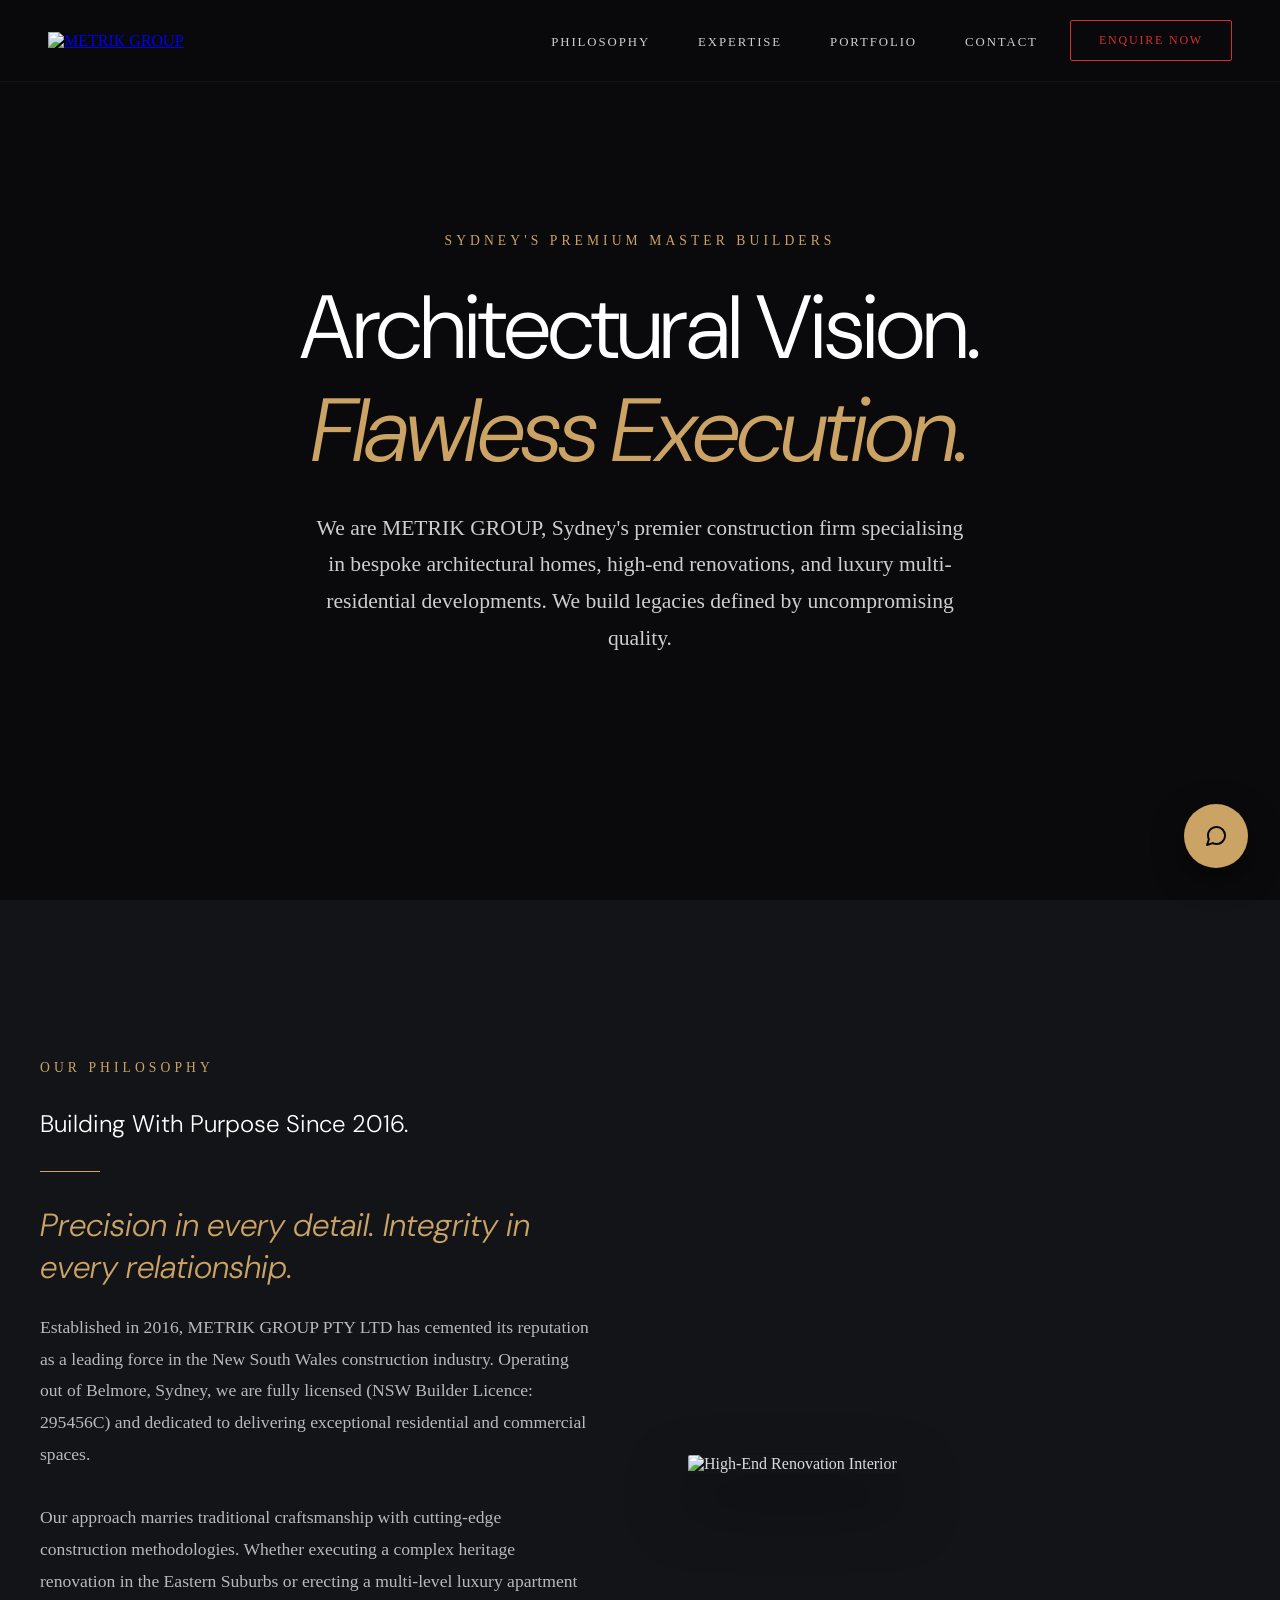
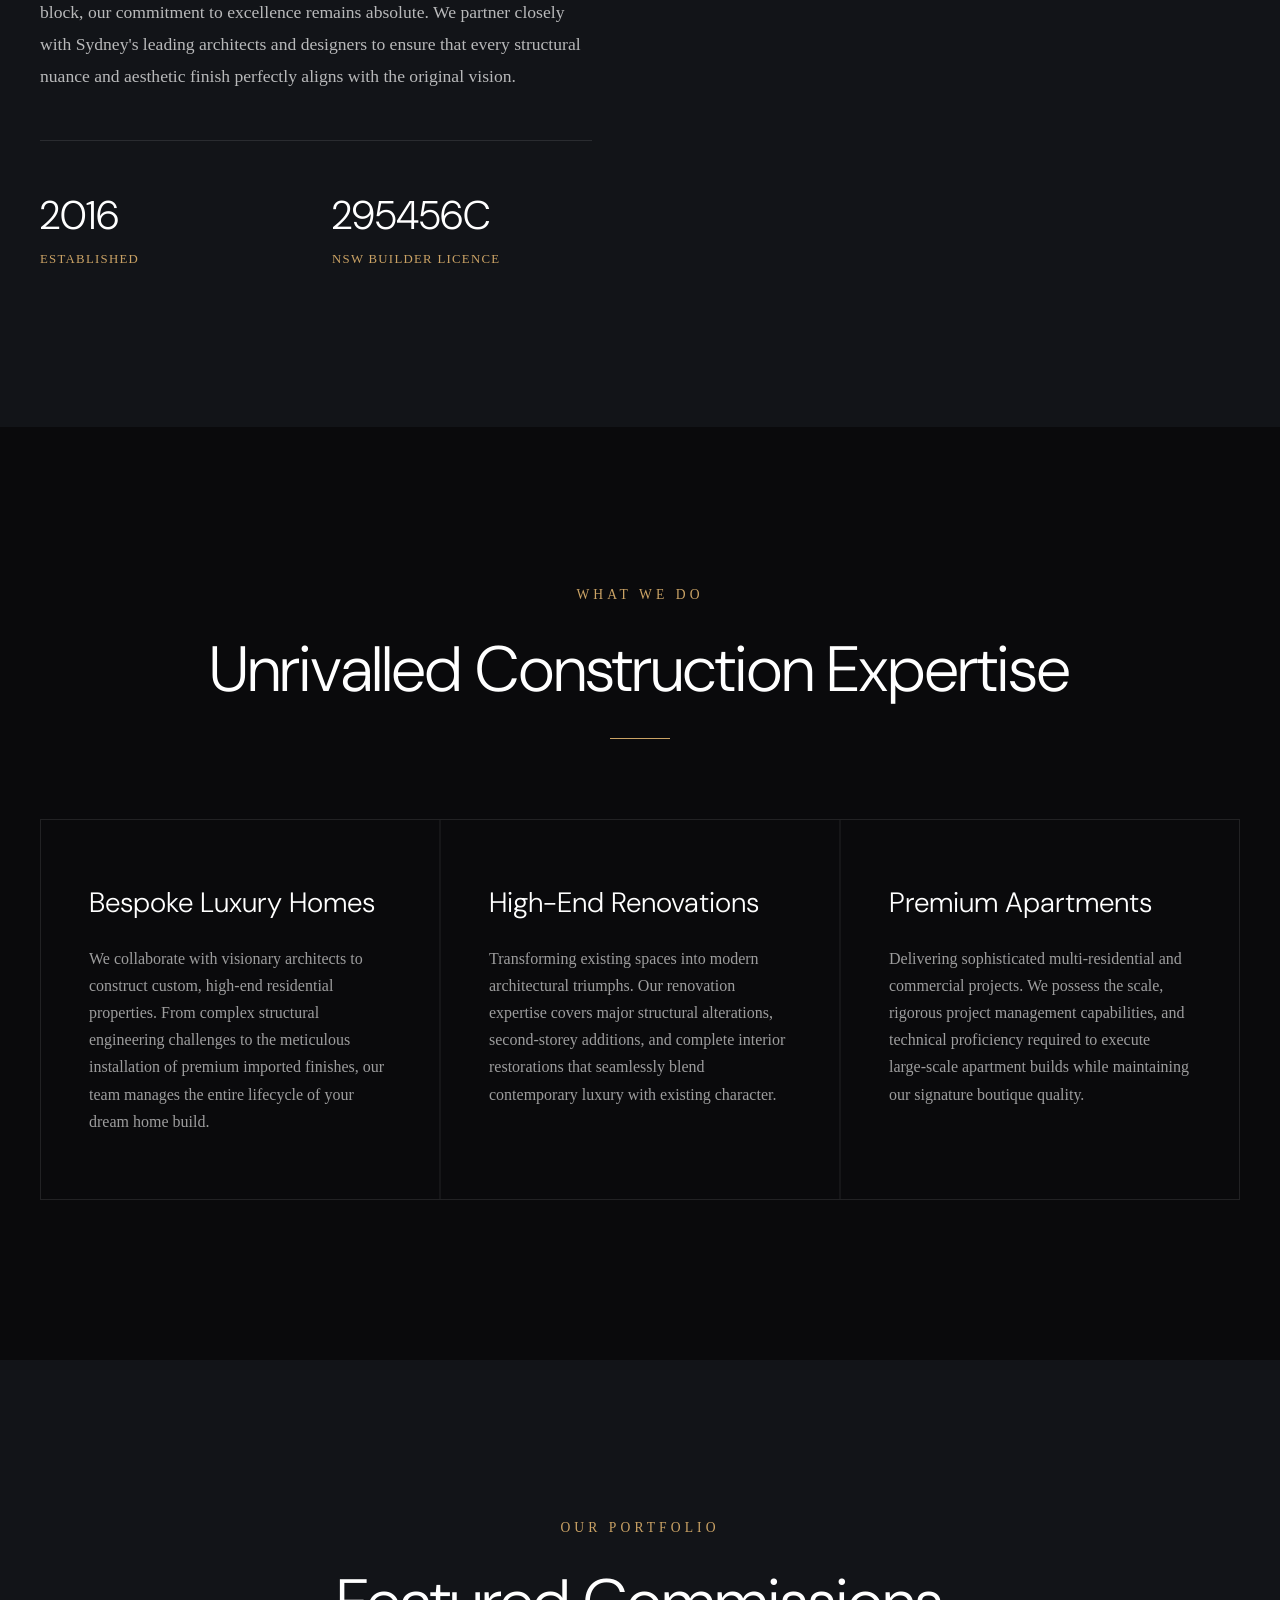
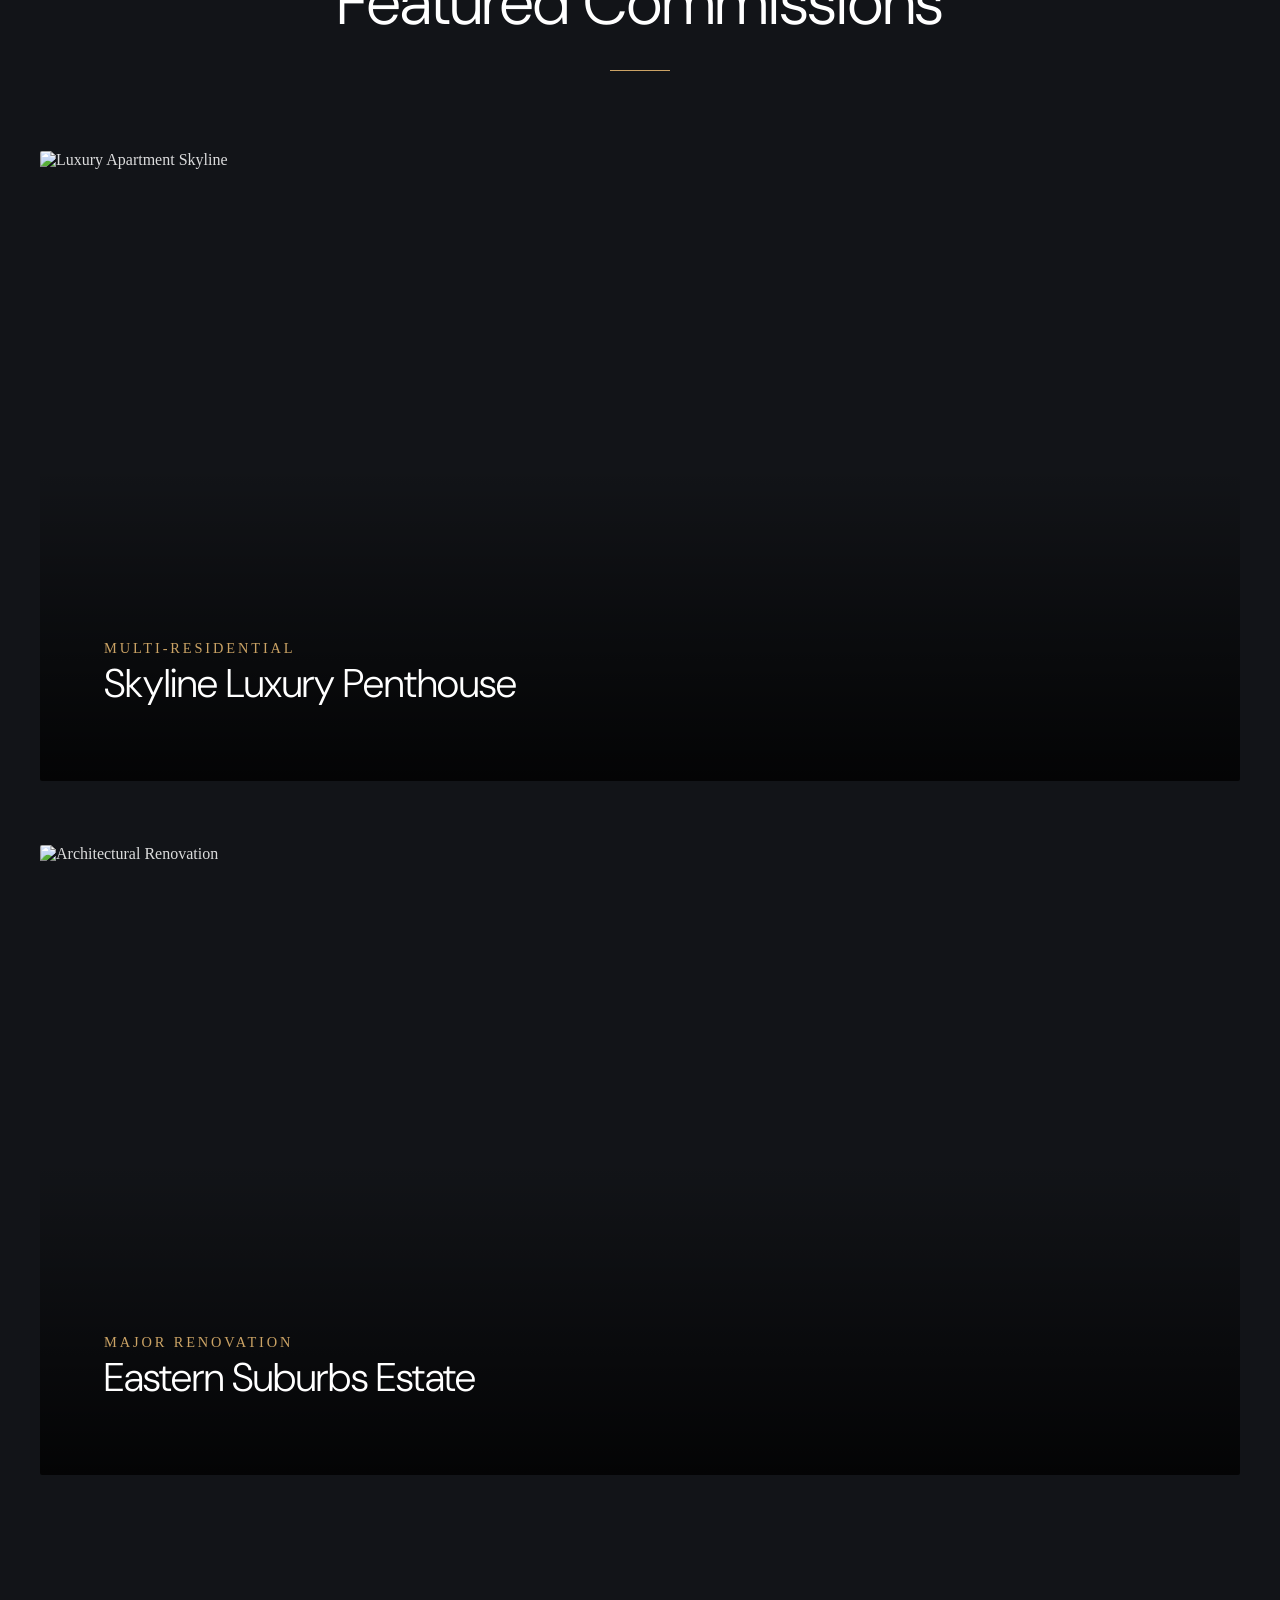
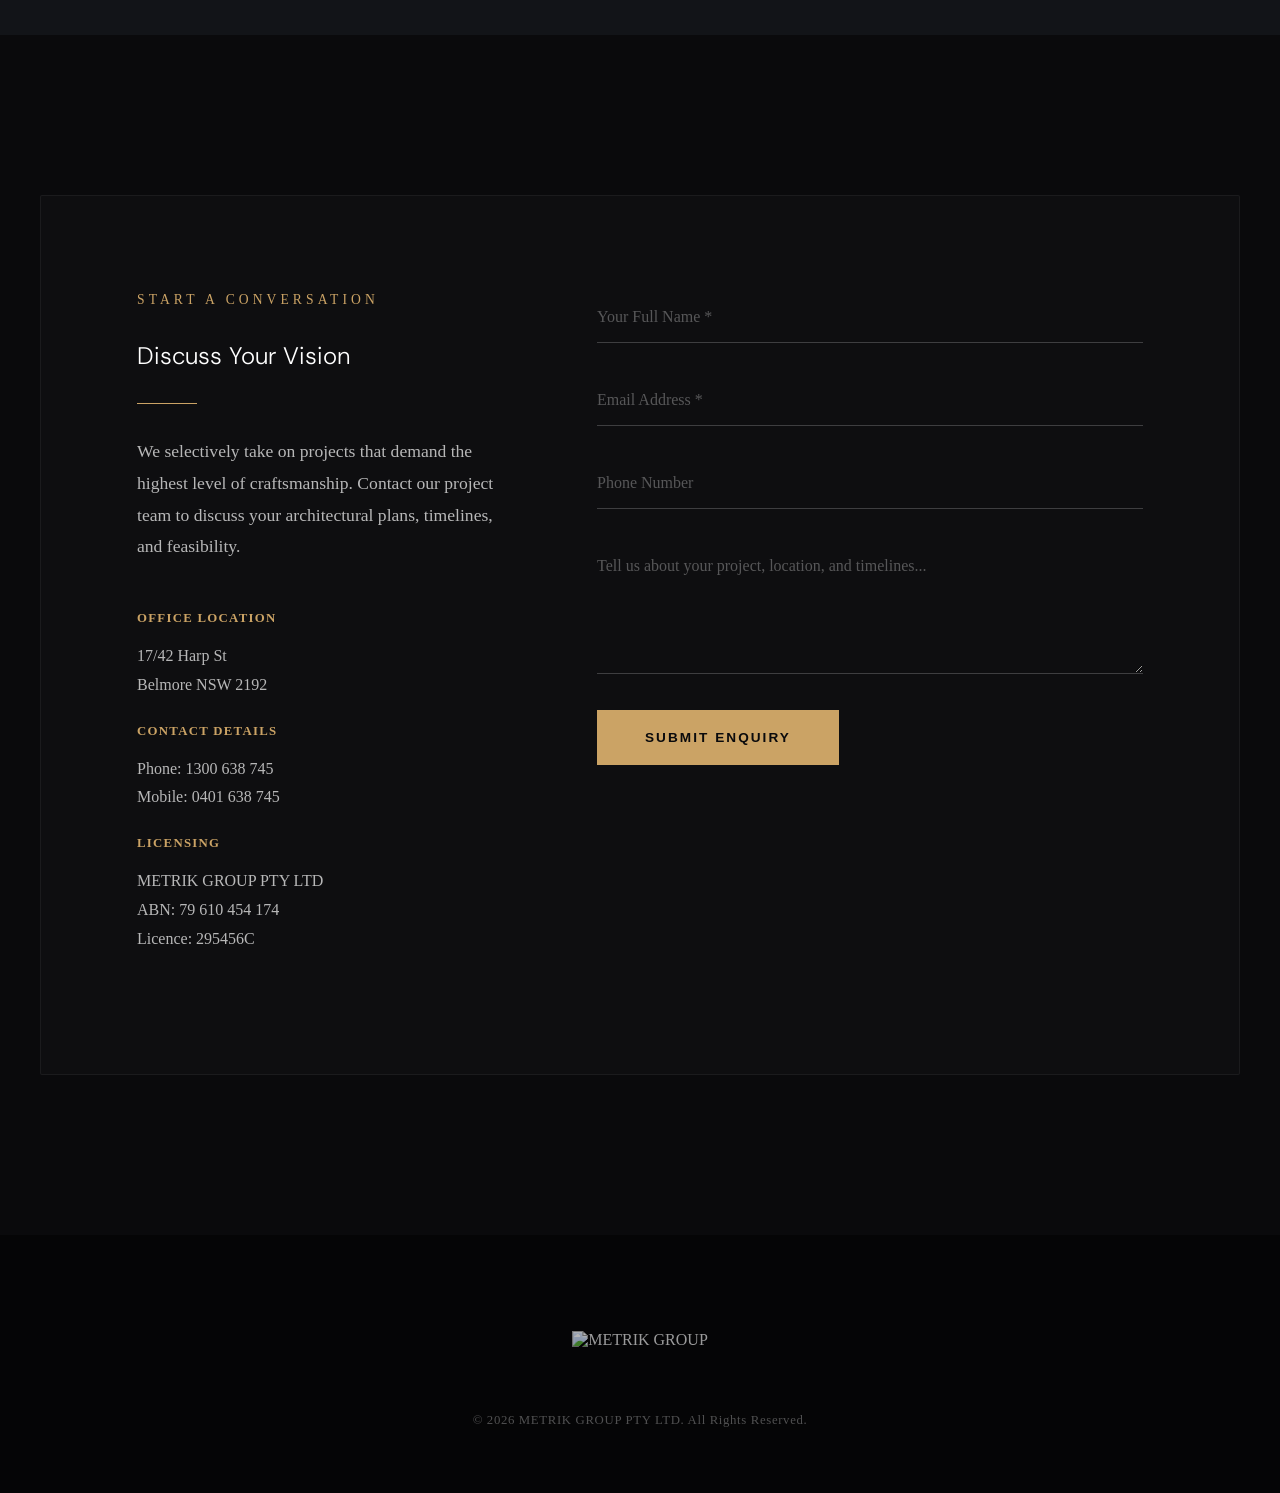
==== public/index.html @ 3e3c2fcf "initial commit" ====
<!DOCTYPE html>
<html lang="en">
<head>
    <meta charset="UTF-8">
    <meta name="viewport" content="width=device-width, initial-scale=1.0, interactive-widget=resizes-content">
    <meta name="description" content="METRIK GROUP is a premier construction company in Sydney, delivering high-end residential and commercial building projects.">
    <title>METRIK GROUP | Premium Builders Sydney</title>

    <link rel="icon" type="image/png" href="/images/metrik_group_logo.png">

    <!-- Google Fonts: DM Sans & Inter -->
    <link rel="preconnect" href="https://fonts.googleapis.com">
    <link rel="preconnect" href="https://fonts.gstatic.com" crossorigin>
    <link href="https://fonts.googleapis.com/css2?family=DM+Sans:ital,opsz,wght@0,9..40,100..1000;1,9..40,100..1000&family=Inter:wght@300;400;500;600&display=swap" rel="stylesheet">

    <!-- Stylesheets -->
    <link rel="stylesheet" href="/css/styles.css">
    <link rel="stylesheet" href="/css/mobile.css">
    <link rel="stylesheet" href="/api/client-theme.css">

    <style>
        :root {
            --mg-dark: #0a0a0c;
            --mg-light: #F9F9F9;
            --mg-gold: #CBA365;
            --mg-gold-hover: #E0C392;
        }

        html {
            scroll-behavior: smooth;
        }

        body {
            background-color: var(--mg-dark);
            color: rgba(255, 255, 255, 0.85);
            font-family: var(--font-body);
            margin: 0;
            overflow-x: hidden;
            -webkit-font-smoothing: antialiased;
            -moz-osx-font-smoothing: grayscale;
        }

        h1, h2, h3, h4 {
            font-family: 'DM Sans', sans-serif;
            color: #ffffff;
            margin: 0;
            font-weight: 300;
        }

        p {
            font-size: 1.1rem;
            line-height: 1.8;
            color: rgba(255, 255, 255, 0.7);
            font-weight: 300;
        }

        /* ── Glassmorphism Header ── */
        .mg-header {
            position: fixed;
            top: 0; left: 0; right: 0;
            z-index: 1000;
            background: rgba(10, 10, 12, 0.75);
            backdrop-filter: blur(20px);
            -webkit-backdrop-filter: blur(20px);
            border-bottom: 1px solid rgba(255, 255, 255, 0.05);
            padding: 1.25rem 0;
            transition: all 0.4s ease;
        }
        .mg-nav-container {
            max-width: 1400px;
            margin: 0 auto;
            padding: 0 3rem;
            display: flex;
            justify-content: space-between;
            align-items: center;
            gap: 2rem;
        }
        .mg-logo {
            margin-right: auto;
        }
        .mg-logo img {
            height: 38px;
            width: auto;
            /* Logo filter removed to show its natural colors */
        }
        .mg-nav-links {
            display: flex;
            gap: 3rem;
            list-style: none;
            margin: 0; padding: 0;
        }
        .mg-nav-links a {
            color: rgba(255,255,255,0.8);
            text-decoration: none;
            font-size: 0.8rem;
            letter-spacing: 0.15em;
            text-transform: uppercase;
            transition: color 0.3s ease;
        }
        .mg-nav-links a:hover {
            color: var(--mg-gold);
        }
        .mg-nav-cta {
            display: inline-block;
            padding: 0.75rem 1.75rem;
            border: 1px solid #D32F2F; /* Red Accent */
            color: #D32F2F;
            text-transform: uppercase;
            font-size: 0.75rem;
            letter-spacing: 0.15em;
            text-decoration: none;
            border-radius: 2px;
            transition: all 0.3s ease;
            white-space: nowrap;
        }
        .mg-nav-cta:hover {
            background: #D32F2F;
            color: #fff;
        }

        /* ── Parallax Hero ── */
        .mg-hero {
            position: relative;
            min-height: 100vh;
            display: flex;
            align-items: center;
            justify-content: center;
            overflow: hidden;
            padding: 0 2rem;
        }
        @supports (animation-timeline: scroll()) {
            .mg-hero-bg {
                animation: parallax-bg linear;
                animation-timeline: scroll();
                animation-range: 0vh 100vh;
            }
            @keyframes parallax-bg {
                to { transform: translateY(20%); }
            }
        }
        .mg-hero-bg {
            position: absolute;
            inset: -10%;
            z-index: 1;
            background-image: url('/images/hero_luxury_home.png');
            background-size: cover;
            background-position: center;
            /* Lighter overlay for better image visibility */
            box-shadow: inset 0 0 0 2000px rgba(10, 10, 12, 0.35);
        }
        .mg-hero-content {
            position: relative;
            z-index: 2;
            text-align: center;
            max-width: 900px;
            margin-top: 5vh;
        }
        .mg-eyebrow {
            display: block;
            color: var(--mg-gold);
            font-size: 0.85rem;
            letter-spacing: 0.3em;
            text-transform: uppercase;
            margin-bottom: 2rem;
            font-weight: 400;
        }
        .mg-hero h1 {
            font-size: clamp(3rem, 7vw, 6rem);
            line-height: 1.05;
            letter-spacing: -0.02em;
            margin-bottom: 2rem;
            text-wrap: balance;
        }
        .mg-hero h1 em {
            font-style: italic;
            color: var(--mg-gold);
            display: block;
            margin-top: 0.1em;
            font-weight: 300;
        }
        .mg-hero p {
            font-size: clamp(1.1rem, 2vw, 1.35rem);
            color: rgba(255,255,255,0.8);
            line-height: 1.7;
            max-width: 650px;
            margin: 0 auto 3.5rem;
            font-weight: 300;
        }

        /* ── Core Section Styles ── */
        .mg-section {
            padding: 10rem 2rem;
            position: relative;
        }
        .mg-section-light {
            background-color: #121418;
        }
        .mg-container {
            max-width: 1200px;
            margin: 0 auto;
        }
        .mg-section-header {
            margin-bottom: 5rem;
        }
        .mg-section-header.text-center {
            text-align: center;
        }
        .mg-section-header h2 {
            font-size: clamp(2.5rem, 5vw, 4rem);
            margin-bottom: 1.5rem;
            line-height: 1.1;
        }
        .mg-gold-line {
            display: block;
            width: 60px;
            height: 1px;
            background: var(--mg-gold);
            margin: 2rem 0;
        }
        .text-center .mg-gold-line {
            margin: 2rem auto;
        }

        /* ── About / Philosophy ── */
        .mg-about-grid {
            display: grid;
            grid-template-columns: 1fr 1fr;
            gap: 6rem;
            align-items: center;
        }
        .mg-about-text h3 {
            font-size: 2rem;
            margin-bottom: 1.5rem;
            color: var(--mg-gold);
            font-style: italic;
        }
        .mg-about-text p {
            margin-bottom: 2rem;
        }
        .mg-about-stats {
            display: grid;
            grid-template-columns: 1fr 1fr;
            gap: 2rem;
            margin-top: 3rem;
            padding-top: 3rem;
            border-top: 1px solid rgba(255,255,255,0.1);
        }
        .mg-stat h4 {
            font-size: 2.5rem;
            color: #fff;
            margin-bottom: 0.5rem;
        }
        .mg-stat span {
            color: var(--mg-gold);
            font-size: 0.8rem;
            text-transform: uppercase;
            letter-spacing: 0.1em;
        }
        .mg-about-image {
            position: relative;
        }
        .mg-about-image img {
            width: 100%;
            height: auto;
            border-radius: 2px;
            box-shadow: 0 30px 60px rgba(0,0,0,0.5);
        }
        /* Offset box decoration */
        .mg-about-image::before {
            content: '';
            position: absolute;
            top: -20px; right: -20px;
            bottom: 20px; left: 20px;
            border: 1px solid var(--mg-gold);
            z-index: -1;
            opacity: 0.3;
        }

        /* ── Services ── */
        .mg-services-grid {
            display: grid;
            grid-template-columns: repeat(3, 1fr);
            gap: 2px;
            background: rgba(255,255,255,0.05);
            border: 1px solid rgba(255,255,255,0.05);
        }
        .mg-service-card {
            background: var(--mg-dark);
            padding: 4rem 3rem;
            transition: all 0.4s ease;
        }
        .mg-service-card:hover {
            background: #121418;
            transform: translateY(-5px);
            box-shadow: 0 20px 40px rgba(0,0,0,0.4);
        }
        .mg-service-card h3 {
            font-size: 1.75rem;
            margin-bottom: 1.5rem;
            color: #fff;
        }
        .mg-service-card p {
            font-size: 1rem;
            line-height: 1.7;
            margin: 0;
            color: rgba(255,255,255,0.6);
        }

        /* ── Projects (Large Imagery) ── */
        .mg-project-grid {
            display: grid;
            grid-template-columns: 1fr;
            gap: 4rem;
        }
        .mg-project-item {
            position: relative;
            height: 70vh;
            min-height: 500px;
            overflow: hidden;
            border-radius: 2px;
        }
        .mg-project-item img {
            width: 100%;
            height: 100%;
            object-fit: cover;
            transition: transform 1s ease;
        }
        .mg-project-item:hover img {
            transform: scale(1.05);
        }
        .mg-project-overlay {
            position: absolute;
            inset: 0;
            background: linear-gradient(to top, rgba(0,0,0,0.8) 0%, transparent 50%);
            display: flex;
            flex-direction: column;
            justify-content: flex-end;
            padding: 4rem;
        }
        .mg-project-overlay h3 {
            font-size: 2.5rem;
            margin-bottom: 0.5rem;
        }
        .mg-project-overlay span {
            color: var(--mg-gold);
            font-size: 0.9rem;
            letter-spacing: 0.2em;
            text-transform: uppercase;
        }

        /* ── Premium Contact Form ── */
        .mg-contact-wrap {
            display: grid;
            grid-template-columns: 1fr 1.5fr;
            gap: 6rem;
            background: rgba(255,255,255,0.02);
            border: 1px solid rgba(255,255,255,0.05);
            padding: 6rem;
            border-radius: 2px;
        }
        .mg-contact-info h3 {
            font-size: 2rem;
            margin-bottom: 2rem;
        }
        .mg-contact-details p {
            margin-bottom: 1.5rem;
            font-size: 1rem;
            color: rgba(255,255,255,0.7);
        }
        .mg-contact-details strong {
            display: block;
            color: var(--mg-gold);
            font-size: 0.8rem;
            letter-spacing: 0.1em;
            text-transform: uppercase;
            margin-bottom: 0.25rem;
        }
        
        .mg-form-group {
            margin-bottom: 2rem;
        }
        .mg-form-control {
            width: 100%;
            padding: 1rem 0;
            background: transparent;
            border: none;
            border-bottom: 1px solid rgba(255,255,255,0.2);
            color: #fff;
            font-family: var(--font-body);
            font-size: 1rem;
            transition: all 0.3s ease;
        }
        .mg-form-control:focus {
            outline: none;
            border-bottom-color: var(--mg-gold);
        }
        .mg-form-control::placeholder {
            color: rgba(255,255,255,0.3);
        }
        textarea.mg-form-control {
            min-height: 100px;
            resize: vertical;
        }
        .mg-submit {
            display: inline-block;
            background: var(--mg-gold);
            color: var(--mg-dark);
            border: none;
            padding: 1.25rem 3rem;
            font-size: 0.85rem;
            font-weight: 600;
            letter-spacing: 0.15em;
            text-transform: uppercase;
            cursor: pointer;
            transition: background 0.3s ease;
        }
        .mg-submit:hover {
            background: #fff;
        }

        /* ── Footer ── */
        .mg-footer {
            background: #050506;
            padding: 6rem 2rem 3rem;
            text-align: center;
        }
        .mg-footer img {
            height: 40px;
            opacity: 0.7;
            margin-bottom: 3rem;
            /* Filter removed to retain logo color */
        }
        .mg-footer p {
            color: rgba(255,255,255,0.3);
            font-size: 0.8rem;
            letter-spacing: 0.05em;
        }

        /* ── AI CHAT WIDGET ── */
        .ai-chat-widget {
            position: fixed;
            bottom: 2rem;
            right: 2rem;
            z-index: 9999;
            font-family: var(--font-body);
        }

        .chat-toggle {
            width: 64px;
            height: 64px;
            border-radius: 50%;
            background: var(--mg-gold);
            border: none;
            box-shadow: 0 10px 30px rgba(0,0,0,0.5);
            cursor: pointer;
            display: flex;
            align-items: center;
            justify-content: center;
            transition: all 0.3s cubic-bezier(0.4, 0, 0.2, 1);
        }
        .chat-toggle:hover {
            transform: scale(1.05);
            background: #fff;
        }
        .chat-toggle svg {
            stroke: var(--mg-dark);
        }

        .chat-window {
            position: absolute;
            bottom: 90px;
            right: 0;
            width: 420px;
            height: 680px;
            max-height: calc(100vh - 120px);
            background: #121418;
            border-radius: 12px;
            box-shadow: 0 30px 80px rgba(0,0,0,0.8);
            display: flex;
            flex-direction: column;
            overflow: hidden;
            transform-origin: bottom right;
            transition: all 0.35s cubic-bezier(0.4, 0, 0.2, 1);
            opacity: 1;
            transform: scale(1);
            border: 1px solid rgba(255,255,255,0.05);
        }

        .chat-window.hidden {
            opacity: 0;
            transform: scale(0.92) translateY(24px);
            pointer-events: none;
        }

        .chat-header {
            padding: 1.5rem;
            background: var(--mg-dark);
            display: flex;
            justify-content: space-between;
            align-items: center;
            border-bottom: 1px solid rgba(255,255,255,0.05);
        }

        .chat-header h3 {
            margin: 0;
            color: white;
            font-size: 1.1rem;
            font-weight: 500;
        }

        .chat-header-actions {
            display: flex;
            gap: 0.5rem;
        }

        .icon-btn {
            background: transparent;
            border: none;
            color: rgba(255,255,255,0.5);
            cursor: pointer;
            padding: 0.4rem;
            display: flex;
            align-items: center;
            justify-content: center;
            transition: color 0.2s;
        }
        .icon-btn:hover {
            color: var(--mg-gold);
        }

        .chat-messages {
            flex: 1;
            overflow-y: auto;
            padding: 1.5rem;
            display: flex;
            flex-direction: column;
            gap: 1.5rem;
            scroll-behavior: smooth;
        }

        /* Message Bubbles */
        .chat-message {
            max-width: 85%;
            font-size: 0.95rem;
            line-height: 1.6;
            animation: fadeIn 0.3s ease;
        }

        .chat-message.ai {
            align-self: flex-start;
            background: rgba(255,255,255,0.05);
            color: rgba(255,255,255,0.9);
            padding: 1rem 1.25rem;
            border-radius: 2px 12px 12px 12px;
        }

        .chat-message.user {
            align-self: flex-end;
            background: var(--mg-gold);
            color: var(--mg-dark);
            padding: 1rem 1.25rem;
            border-radius: 12px 2px 12px 12px;
        }

        .chat-form {
            padding: 1.5rem;
            background: var(--mg-dark);
            border-top: 1px solid rgba(255,255,255,0.05);
            display: flex;
            gap: 1rem;
        }

        .chat-form input {
            flex: 1;
            padding: 1rem;
            border-radius: 4px;
            border: 1px solid rgba(255,255,255,0.1);
            background: rgba(255,255,255,0.05);
            color: white;
            font-size: 0.95rem;
        }

        .chat-form input:focus {
            outline: none;
            border-color: var(--mg-gold);
        }

        .chat-form button {
            background: var(--mg-gold);
            color: var(--mg-dark);
            border: none;
            width: 48px;
            border-radius: 4px;
            cursor: pointer;
            display: flex;
            align-items: center;
            justify-content: center;
            transition: background 0.2s;
        }

        .chat-form button:hover {
            background: #fff;
        }

        .chat-suggestions {
            display: flex;
            flex-wrap: wrap;
            gap: 0.5rem;
            margin-top: 1rem;
        }

        .suggestion-btn {
            background: transparent;
            border: 1px solid var(--mg-gold);
            color: var(--mg-gold);
            padding: 0.5rem 1rem;
            border-radius: 20px;
            font-size: 0.8rem;
            cursor: pointer;
            transition: all 0.2s;
        }

        .suggestion-btn:hover {
            background: var(--mg-gold);
            color: var(--mg-dark);
        }

        /* ── Mobile Responsiveness ── */
        @media(max-width: 1024px) {
            .mg-nav-links { display: none; }
            .mg-nav-container { padding: 0 1.5rem; }
            .mg-about-grid { grid-template-columns: 1fr; gap: 4rem; }
            .mg-contact-wrap { grid-template-columns: 1fr; padding: 3rem 2rem; }
            .mg-services-grid { grid-template-columns: 1fr; }
            .mg-section { padding: 6rem 1.5rem; }
            .mg-hero h1 { font-size: 3.5rem; }
            .mg-project-item { height: 50vh; min-height: 400px; }
            .mg-project-overlay { padding: 2rem; }
            
            /* Fullscreen chat on mobile */
            .chat-window {
                width: 100vw;
                height: 100vh;
                max-height: 100vh;
                bottom: 0;
                right: 0;
                border-radius: 0;
                position: fixed;
                z-index: 10000;
            }
            .ai-chat-widget {
                bottom: 1rem;
                right: 1rem;
            }
        }
    </style>
</head>
<body>

    <!-- Header -->
    <header class="mg-header">
        <div class="mg-nav-container">
            <a href="/" class="mg-logo">
                <img src="/images/metrik_group_logo.png" alt="METRIK GROUP">
            </a>
            <ul class="mg-nav-links">
                <li><a href="#about">Philosophy</a></li>
                <li><a href="#services">Expertise</a></li>
                <li><a href="#projects">Portfolio</a></li>
                <li><a href="#contact">Contact</a></li>
            </ul>
            <a href="#contact" class="mg-nav-cta">Enquire Now</a>
        </div>
    </header>

    <!-- Hero -->
    <section class="mg-hero" id="home">
        <div class="mg-hero-bg"></div>
        <div class="mg-hero-content">
            <span class="mg-eyebrow">Sydney's Premium Master Builders</span>
            <h1>Architectural Vision.<br><em>Flawless Execution.</em></h1>
            <p>We are METRIK GROUP, Sydney's premier construction firm specialising in bespoke architectural homes, high-end renovations, and luxury multi-residential developments. We build legacies defined by uncompromising quality.</p>
        </div>
    </section>

    <!-- About / Philosophy -->
    <section class="mg-section mg-section-light" id="about">
        <div class="mg-container">
            <div class="mg-about-grid">
                <div class="mg-about-text">
                    <span class="mg-eyebrow">Our Philosophy</span>
                    <h2>Building With Purpose Since 2016.</h2>
                    <span class="mg-gold-line"></span>
                    <h3>Precision in every detail. Integrity in every relationship.</h3>
                    <p>Established in 2016, METRIK GROUP PTY LTD has cemented its reputation as a leading force in the New South Wales construction industry. Operating out of Belmore, Sydney, we are fully licensed (NSW Builder Licence: 295456C) and dedicated to delivering exceptional residential and commercial spaces.</p>
                    <p>Our approach marries traditional craftsmanship with cutting-edge construction methodologies. Whether executing a complex heritage renovation in the Eastern Suburbs or erecting a multi-level luxury apartment block, our commitment to excellence remains absolute. We partner closely with Sydney's leading architects and designers to ensure that every structural nuance and aesthetic finish perfectly aligns with the original vision.</p>
                    <div class="mg-about-stats">
                        <div class="mg-stat">
                            <h4>2016</h4>
                            <span>Established</span>
                        </div>
                        <div class="mg-stat">
                            <h4>295456C</h4>
                            <span>NSW Builder Licence</span>
                        </div>
                    </div>
                </div>
                <div class="mg-about-image">
                    <img src="/images/renovation_interior.png" alt="High-End Renovation Interior">
                </div>
            </div>
        </div>
    </section>

    <!-- Services -->
    <section class="mg-section" id="services">
        <div class="mg-container">
            <div class="mg-section-header text-center">
                <span class="mg-eyebrow">What We Do</span>
                <h2>Unrivalled Construction Expertise</h2>
                <span class="mg-gold-line"></span>
            </div>
            <div class="mg-services-grid">
                <div class="mg-service-card">
                    <h3>Bespoke Luxury Homes</h3>
                    <p>We collaborate with visionary architects to construct custom, high-end residential properties. From complex structural engineering challenges to the meticulous installation of premium imported finishes, our team manages the entire lifecycle of your dream home build.</p>
                </div>
                <div class="mg-service-card">
                    <h3>High-End Renovations</h3>
                    <p>Transforming existing spaces into modern architectural triumphs. Our renovation expertise covers major structural alterations, second-storey additions, and complete interior restorations that seamlessly blend contemporary luxury with existing character.</p>
                </div>
                <div class="mg-service-card">
                    <h3>Premium Apartments</h3>
                    <p>Delivering sophisticated multi-residential and commercial projects. We possess the scale, rigorous project management capabilities, and technical proficiency required to execute large-scale apartment builds while maintaining our signature boutique quality.</p>
                </div>
            </div>
        </div>
    </section>

    <!-- Projects Portfolio -->
    <section class="mg-section mg-section-light" id="projects">
        <div class="mg-container">
            <div class="mg-section-header text-center">
                <span class="mg-eyebrow">Our Portfolio</span>
                <h2>Featured Commissions</h2>
                <span class="mg-gold-line"></span>
            </div>
            <div class="mg-project-grid">
                <div class="mg-project-item">
                    <img src="/images/luxury_apartment.png" alt="Luxury Apartment Skyline">
                    <div class="mg-project-overlay">
                        <span>Multi-Residential</span>
                        <h3>Skyline Luxury Penthouse</h3>
                    </div>
                </div>
                <div class="mg-project-item">
                    <img src="/images/renovation_interior.png" alt="Architectural Renovation">
                    <div class="mg-project-overlay">
                        <span>Major Renovation</span>
                        <h3>Eastern Suburbs Estate</h3>
                    </div>
                </div>
            </div>
        </div>
    </section>

    <!-- Contact Form Section -->
    <section class="mg-section" id="contact">
        <div class="mg-container">
            <div class="mg-contact-wrap">
                <div class="mg-contact-info">
                    <span class="mg-eyebrow">Start A Conversation</span>
                    <h2>Discuss Your Vision</h2>
                    <span class="mg-gold-line"></span>
                    <p style="margin-bottom: 3rem;">We selectively take on projects that demand the highest level of craftsmanship. Contact our project team to discuss your architectural plans, timelines, and feasibility.</p>
                    
                    <div class="mg-contact-details">
                        <strong>Office Location</strong>
                        <p>17/42 Harp St<br>Belmore NSW 2192</p>
                        
                        <strong>Contact Details</strong>
                        <p>Phone: 1300 638 745<br>Mobile: 0401 638 745</p>
                        
                        <strong>Licensing</strong>
                        <p>METRIK GROUP PTY LTD<br>ABN: 79 610 454 174<br>Licence: 295456C</p>
                    </div>
                </div>
                <div class="mg-contact-form">
                    <!-- IMPORTANT: Form ID required for formHandler.js -->
                    <form id="contactForm">
                        <div class="mg-form-group">
                            <input type="text" id="name" name="name" class="mg-form-control" placeholder="Your Full Name *" required>
                        </div>
                        <div class="mg-form-group">
                            <input type="email" id="email" name="email" class="mg-form-control" placeholder="Email Address *" required>
                        </div>
                        <div class="mg-form-group">
                            <input type="tel" id="phone" name="phone" class="mg-form-control" placeholder="Phone Number">
                        </div>
                        <div class="mg-form-group">
                            <textarea id="message" name="message" class="mg-form-control" placeholder="Tell us about your project, location, and timelines..." required></textarea>
                        </div>
                        <button type="submit" class="mg-submit">Submit Enquiry</button>
                        <div id="formStatus" style="margin-top: 1rem; font-size: 0.9rem;"></div>
                    </form>
                </div>
            </div>
        </div>
    </section>

    <!-- Footer -->
    <footer class="mg-footer">
        <div class="mg-container">
            <img src="/images/metrik_group_logo.png" alt="METRIK GROUP">
            <p>&copy; 2026 METRIK GROUP PTY LTD. All Rights Reserved.</p>
        </div>
    </footer>

    <!-- AI Chat Widget -->
    <div class="ai-chat-widget">
        <button id="chatToggle" class="chat-toggle" aria-label="Toggle chat">
            <svg width="24" height="24" viewBox="0 0 24 24" fill="none" stroke="currentColor" stroke-width="2" stroke-linecap="round" stroke-linejoin="round">
                <path d="M21 11.5a8.38 8.38 0 0 1-.9 3.8 8.5 8.5 0 0 1-7.6 4.7 8.38 8.38 0 0 1-3.8-.9L3 21l1.9-5.7a8.38 8.38 0 0 1-.9-3.8 8.5 8.5 0 0 1 4.7-7.6 8.38 8.38 0 0 1 3.8-.9h.5a8.48 8.48 0 0 1 8 8v.5z"></path>
            </svg>
        </button>
        <div id="chatWindow" class="chat-window hidden">
            <div class="chat-header">
                <h3>Chat with METRIK GROUP</h3>
                <div class="chat-header-actions">
                    <button id="chatEmail" class="icon-btn" title="Email transcript" aria-label="Email transcript" style="display: none;">
                        <svg width="18" height="18" viewBox="0 0 24 24" fill="none" stroke="currentColor" stroke-width="2"><path d="M4 4h16c1.1 0 2 .9 2 2v12c0 1.1-.9 2-2 2H4c-1.1 0-2-.9-2-2V6c0-1.1.9-2 2-2z"></path><polyline points="22,6 12,13 2,6"></polyline></svg>
                    </button>
                    <button id="chatReset" class="icon-btn" title="Restart chat" aria-label="Restart chat">
                        <svg width="18" height="18" viewBox="0 0 24 24" fill="none" stroke="currentColor" stroke-width="2"><path d="M3 12a9 9 0 1 0 9-9 9.75 9.75 0 0 0-6.74 2.74L3 8"></path><polyline points="3 3 3 8 8 8"></polyline></svg>
                    </button>
                    <button id="chatClose" class="icon-btn" title="Close chat" aria-label="Close chat">
                        <svg width="24" height="24" viewBox="0 0 24 24" fill="none" stroke="currentColor" stroke-width="2"><line x1="18" y1="6" x2="6" y2="18"></line><line x1="6" y1="6" x2="18" y2="18"></line></svg>
                    </button>
                </div>
            </div>
            <div id="chatMessages" class="chat-messages"></div>
            <form id="chatForm" class="chat-form">
                <input type="text" id="chatInput" placeholder="Ask a question..." autocomplete="off">
                <button type="submit" aria-label="Send">
                    <svg width="20" height="20" viewBox="0 0 24 24" fill="none" stroke="currentColor" stroke-width="2"><line x1="22" y1="2" x2="11" y2="13"></line><polygon points="22 2 15 22 11 13 2 9 22 2"></polygon></svg>
                </button>
            </form>
        </div>
    </div>

    <!-- Required Scripts -->
    <script src="/js/formHandler.js"></script>
    <script src="/js/aiChat.js"></script>
    <script src="/js/main.js"></script>
</body>
</html>
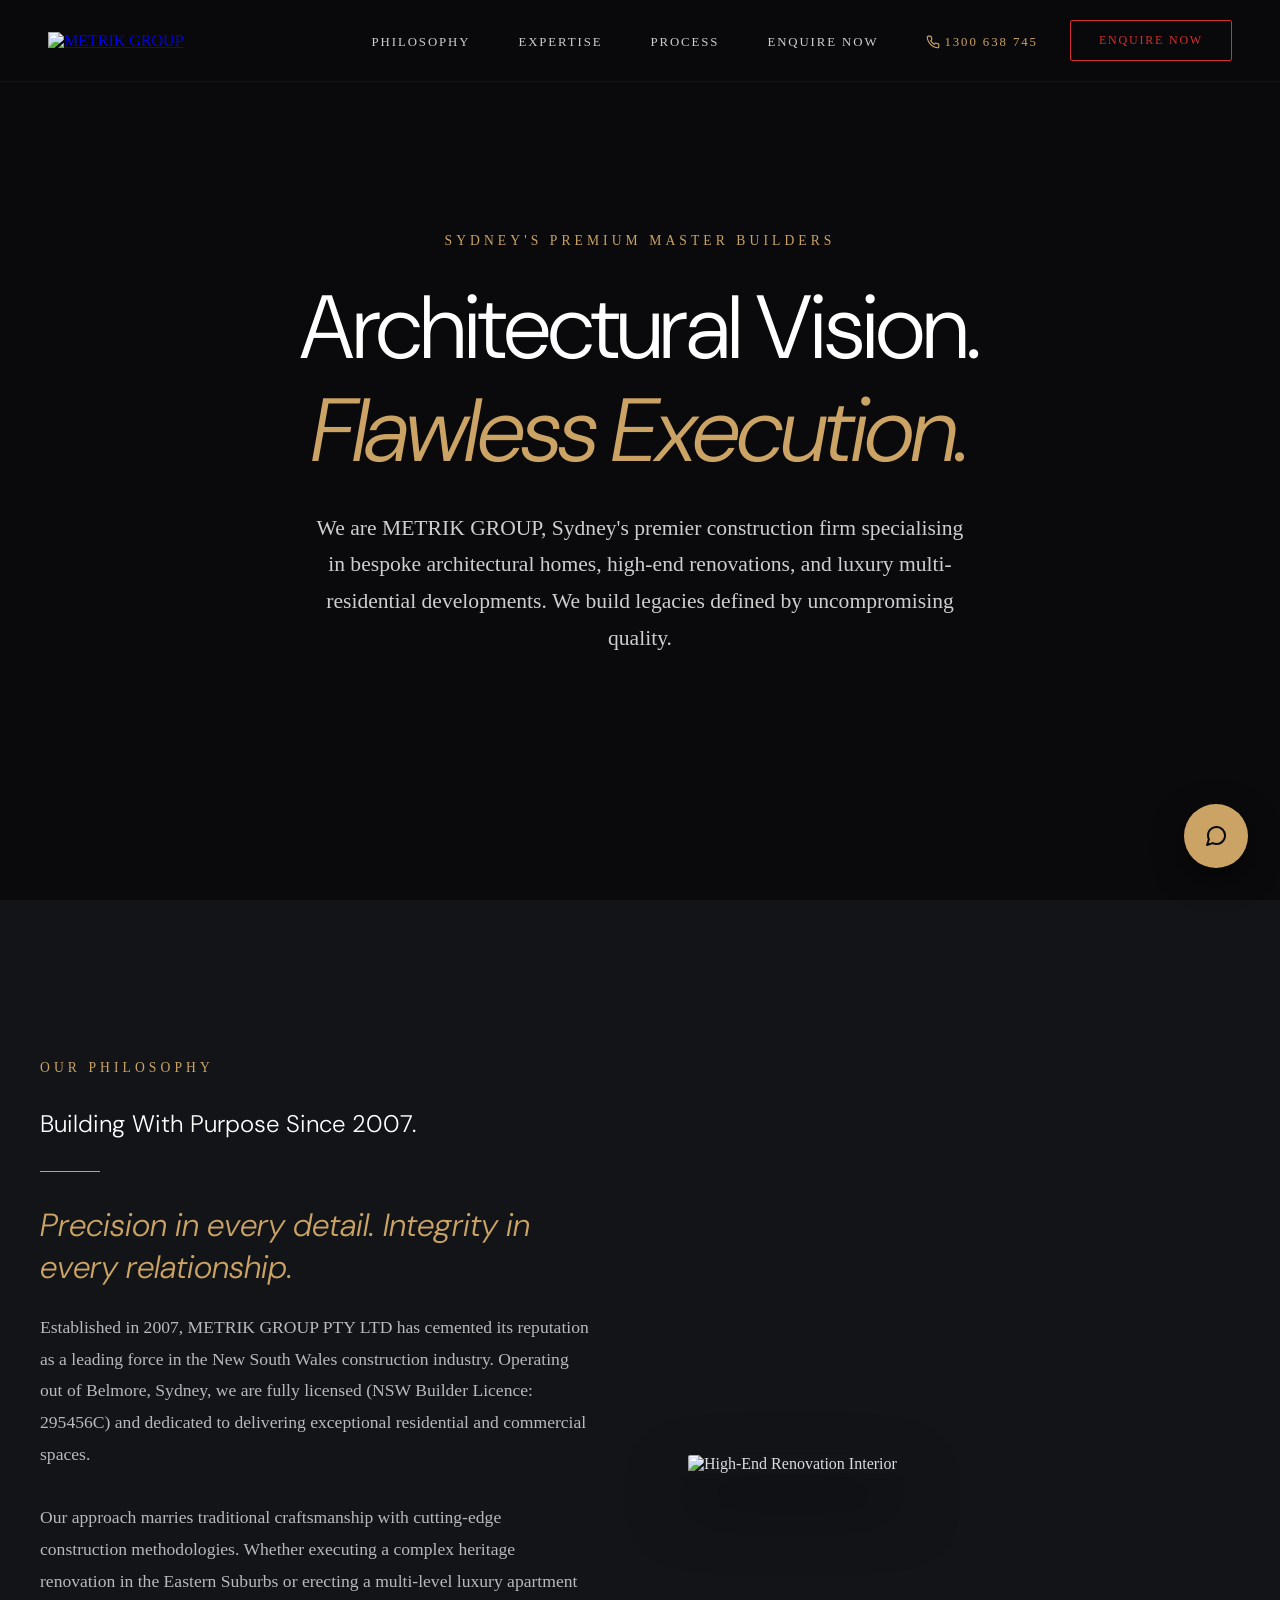
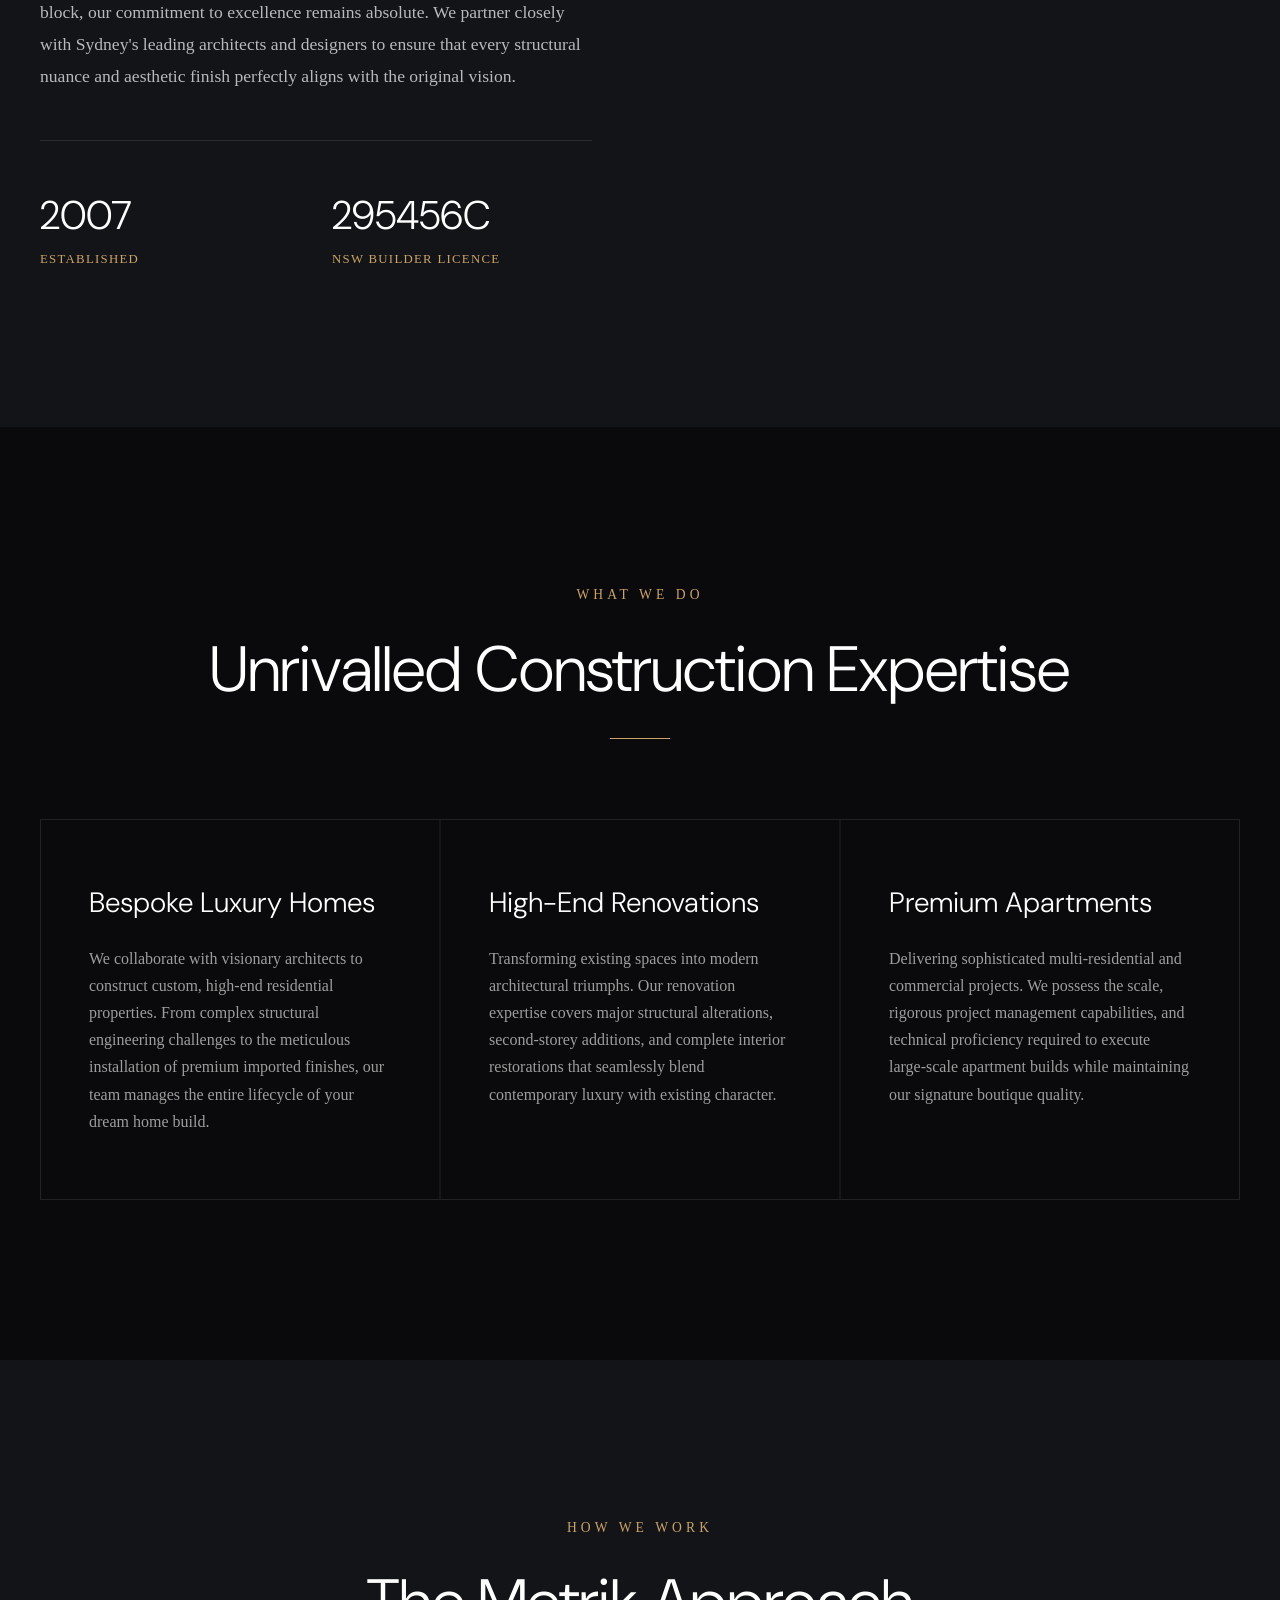
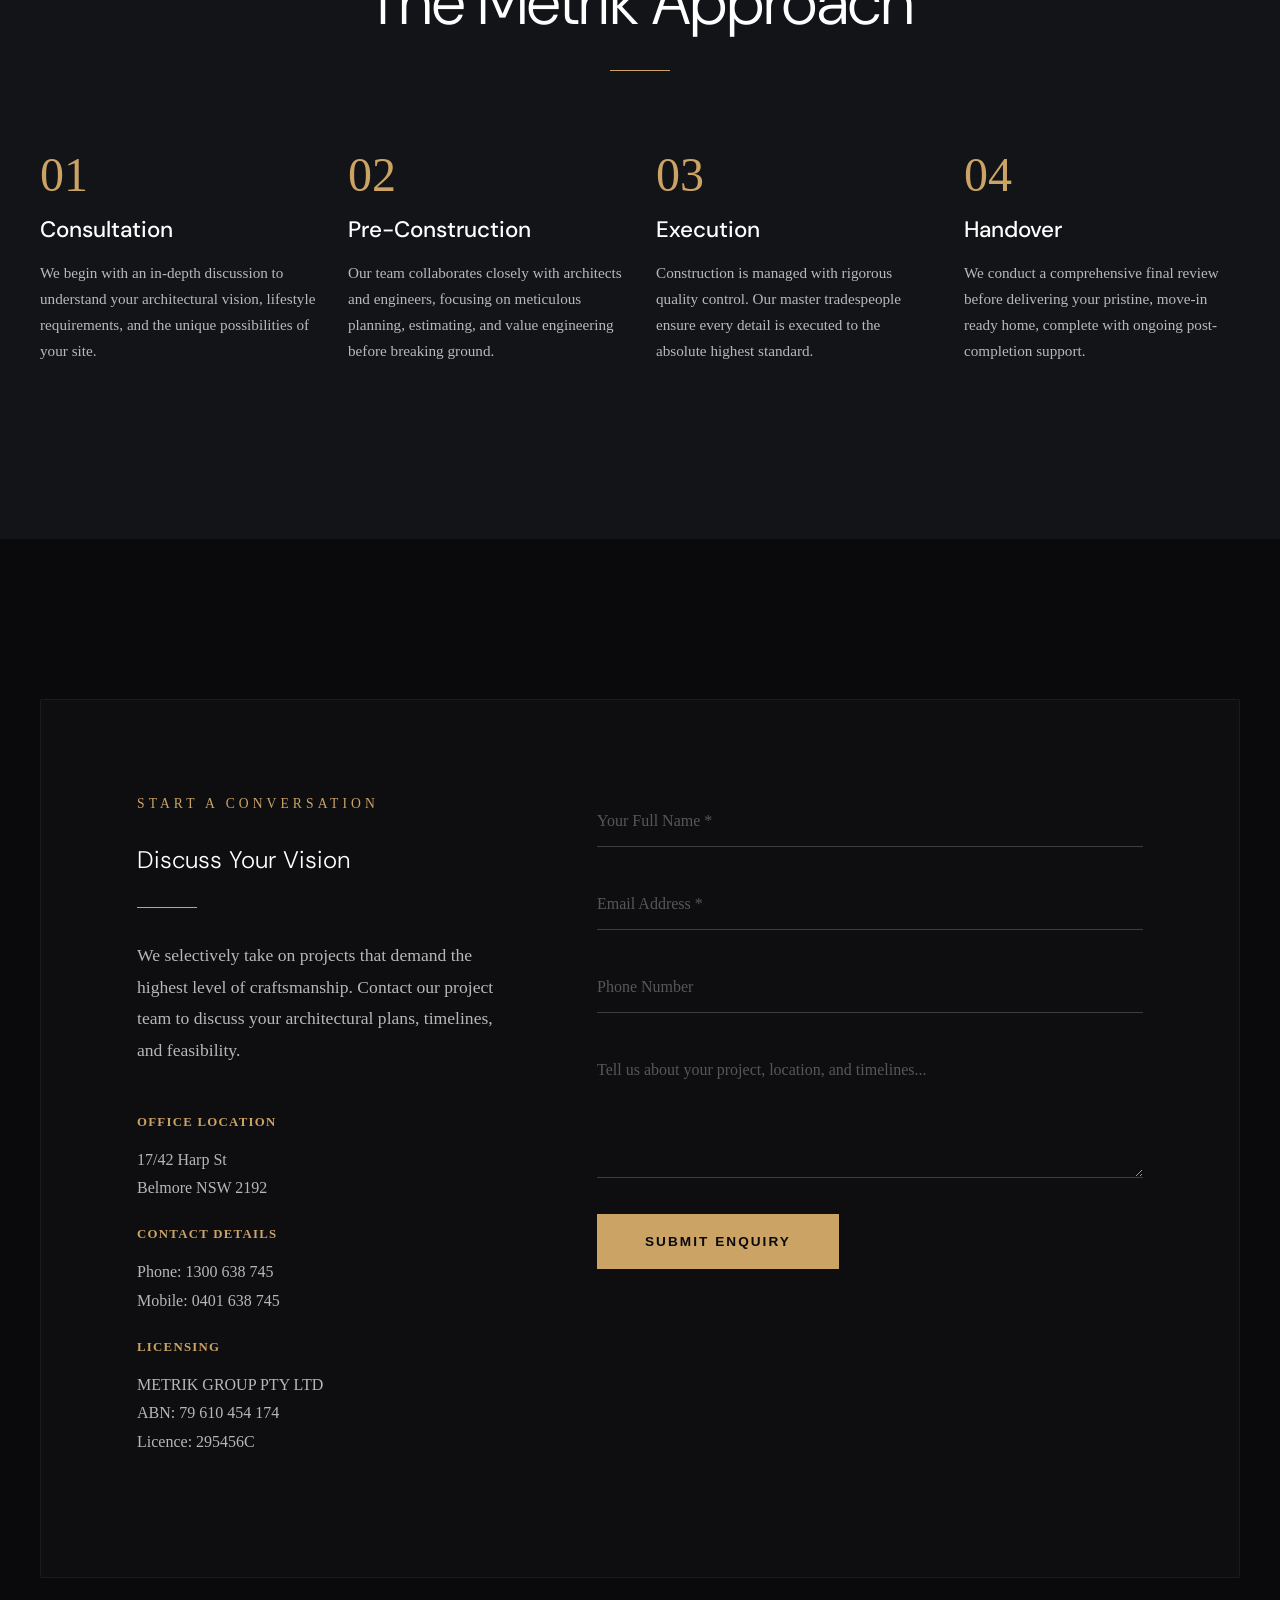
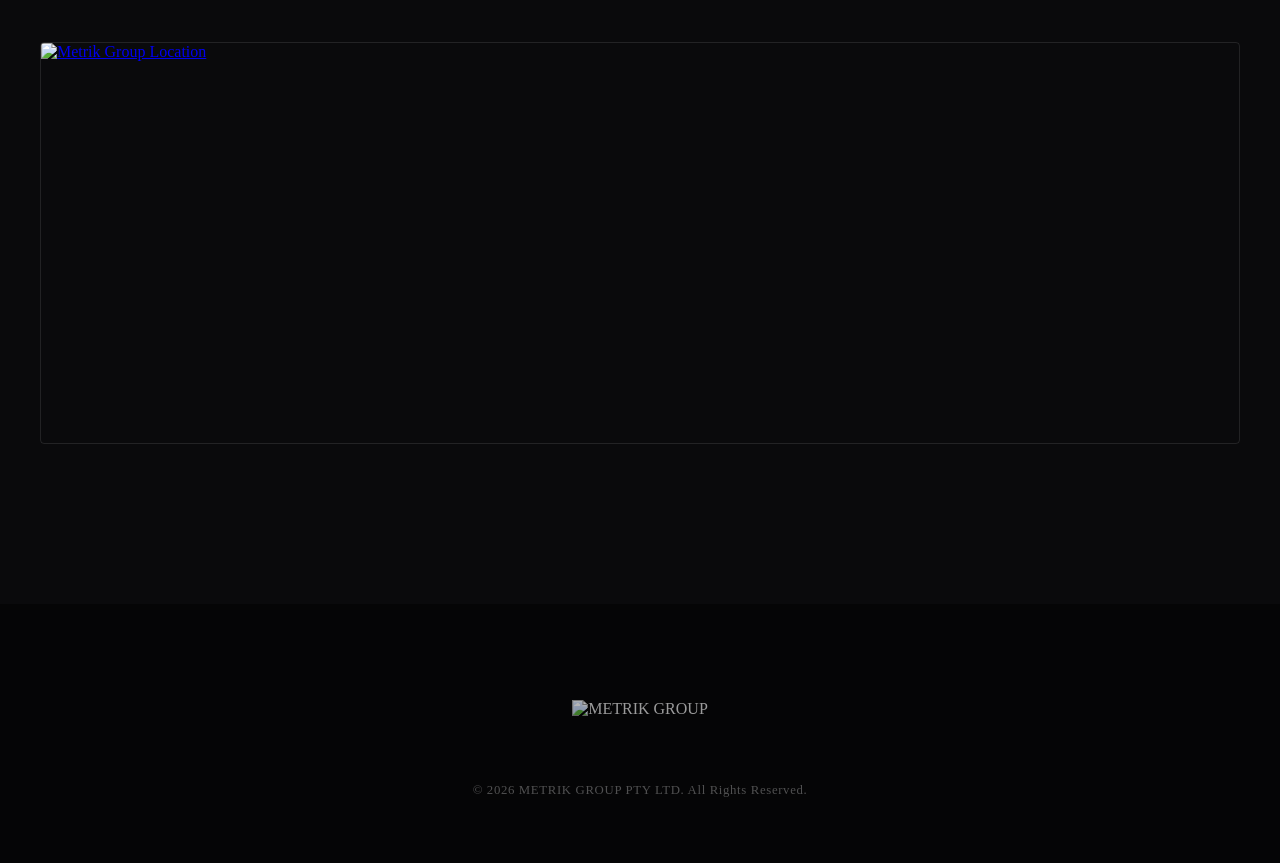
==== commit 9416b79a: "Refactor template to Metrik Group premium dark theme" ====
--- a/public/index.html
+++ b/public/index.html
@@ -6,7 +6,7 @@
     <meta name="description" content="METRIK GROUP is a premier construction company in Sydney, delivering high-end residential and commercial building projects.">
     <title>METRIK GROUP | Premium Builders Sydney</title>
 
-    <link rel="icon" type="image/png" href="/images/metrik_group_logo.png">
+    <link rel="icon" type="image/png" href="/images/metrik_group_logo_white.png">
 
     <!-- Google Fonts: DM Sans & Inter -->
     <link rel="preconnect" href="https://fonts.googleapis.com">
@@ -65,6 +65,12 @@
             border-bottom: 1px solid rgba(255, 255, 255, 0.05);
             padding: 1.25rem 0;
             transition: all 0.4s ease;
+        }
+        .mg-header.header-solid {
+            background: rgba(5, 5, 6, 0.95) !important;
+            padding: 1rem 0;
+            box-shadow: 0 4px 20px rgba(0,0,0,0.5);
+            border-bottom: 1px solid rgba(203, 163, 101, 0.3); /* subtle gold line */
         }
         .mg-nav-container {
             max-width: 1400px;
@@ -661,13 +667,14 @@
     <header class="mg-header">
         <div class="mg-nav-container">
             <a href="/" class="mg-logo">
-                <img src="/images/metrik_group_logo.png" alt="METRIK GROUP">
+                <img src="/images/metrik_group_logo_white.png" alt="METRIK GROUP">
             </a>
             <ul class="mg-nav-links">
                 <li><a href="#about">Philosophy</a></li>
                 <li><a href="#services">Expertise</a></li>
-                <li><a href="#projects">Portfolio</a></li>
-                <li><a href="#contact">Contact</a></li>
+                <li><a href="#approach">Process</a></li>
+                <li><a href="#contact" class="mg-nav-enquire">Enquire Now</a></li>
+                <li><a href="tel:1300638745" style="color: var(--mg-gold); font-weight: 500;"><svg width="14" height="14" viewBox="0 0 24 24" fill="none" stroke="currentColor" stroke-width="2" style="vertical-align: middle; margin-right: 4px; margin-top:-2px;"><path d="M22 16.92v3a2 2 0 0 1-2.18 2 19.79 19.79 0 0 1-8.63-3.07 19.5 19.5 0 0 1-6-6 19.79 19.79 0 0 1-3.07-8.67A2 2 0 0 1 4.11 2h3a2 2 0 0 1 2 1.72 12.84 12.84 0 0 0 .7 2.81 2 2 0 0 1-.45 2.11L8.09 9.91a16 16 0 0 0 6 6l1.27-1.27a2 2 0 0 1 2.11-.45 12.84 12.84 0 0 0 2.81.7A2 2 0 0 1 22 16.92z"></path></svg>1300 638 745</a></li>
             </ul>
             <a href="#contact" class="mg-nav-cta">Enquire Now</a>
         </div>
@@ -689,14 +696,14 @@
             <div class="mg-about-grid">
                 <div class="mg-about-text">
                     <span class="mg-eyebrow">Our Philosophy</span>
-                    <h2>Building With Purpose Since 2016.</h2>
+                    <h2>Building With Purpose Since 2007.</h2>
                     <span class="mg-gold-line"></span>
                     <h3>Precision in every detail. Integrity in every relationship.</h3>
-                    <p>Established in 2016, METRIK GROUP PTY LTD has cemented its reputation as a leading force in the New South Wales construction industry. Operating out of Belmore, Sydney, we are fully licensed (NSW Builder Licence: 295456C) and dedicated to delivering exceptional residential and commercial spaces.</p>
+                    <p>Established in 2007, METRIK GROUP PTY LTD has cemented its reputation as a leading force in the New South Wales construction industry. Operating out of Belmore, Sydney, we are fully licensed (NSW Builder Licence: 295456C) and dedicated to delivering exceptional residential and commercial spaces.</p>
                     <p>Our approach marries traditional craftsmanship with cutting-edge construction methodologies. Whether executing a complex heritage renovation in the Eastern Suburbs or erecting a multi-level luxury apartment block, our commitment to excellence remains absolute. We partner closely with Sydney's leading architects and designers to ensure that every structural nuance and aesthetic finish perfectly aligns with the original vision.</p>
                     <div class="mg-about-stats">
                         <div class="mg-stat">
-                            <h4>2016</h4>
+                            <h4>2007</h4>
                             <span>Established</span>
                         </div>
                         <div class="mg-stat">
@@ -737,28 +744,34 @@
         </div>
     </section>
 
-    <!-- Projects Portfolio -->
-    <section class="mg-section mg-section-light" id="projects">
+    <!-- The Metrik Approach -->
+    <section class="mg-section mg-section-light" id="approach">
         <div class="mg-container">
             <div class="mg-section-header text-center">
-                <span class="mg-eyebrow">Our Portfolio</span>
-                <h2>Featured Commissions</h2>
+                <span class="mg-eyebrow">How We Work</span>
+                <h2>The Metrik Approach</h2>
                 <span class="mg-gold-line"></span>
             </div>
-            <div class="mg-project-grid">
-                <div class="mg-project-item">
-                    <img src="/images/luxury_apartment.png" alt="Luxury Apartment Skyline">
-                    <div class="mg-project-overlay">
-                        <span>Multi-Residential</span>
-                        <h3>Skyline Luxury Penthouse</h3>
-                    </div>
-                </div>
-                <div class="mg-project-item">
-                    <img src="/images/renovation_interior.png" alt="Architectural Renovation">
-                    <div class="mg-project-overlay">
-                        <span>Major Renovation</span>
-                        <h3>Eastern Suburbs Estate</h3>
-                    </div>
+            <div style="display: grid; grid-template-columns: repeat(auto-fit, minmax(240px, 1fr)); gap: 4rem 2rem;">
+                <div style="background: transparent; border: none; padding: 0; text-align: left;">
+                    <span style="color: var(--mg-gold); font-size: 3rem; font-weight: 300; display: block; margin-bottom: 1rem; line-height: 1;">01</span>
+                    <h3 style="font-size: 1.4rem; margin-bottom: 1rem; color: #ffffff; font-weight: 500;">Consultation</h3>
+                    <p style="color: rgba(255,255,255,0.7); line-height: 1.7; font-size: 0.95rem;">We begin with an in-depth discussion to understand your architectural vision, lifestyle requirements, and the unique possibilities of your site.</p>
+                </div>
+                <div style="background: transparent; border: none; padding: 0; text-align: left;">
+                    <span style="color: var(--mg-gold); font-size: 3rem; font-weight: 300; display: block; margin-bottom: 1rem; line-height: 1;">02</span>
+                    <h3 style="font-size: 1.4rem; margin-bottom: 1rem; color: #ffffff; font-weight: 500;">Pre-Construction</h3>
+                    <p style="color: rgba(255,255,255,0.7); line-height: 1.7; font-size: 0.95rem;">Our team collaborates closely with architects and engineers, focusing on meticulous planning, estimating, and value engineering before breaking ground.</p>
+                </div>
+                <div style="background: transparent; border: none; padding: 0; text-align: left;">
+                    <span style="color: var(--mg-gold); font-size: 3rem; font-weight: 300; display: block; margin-bottom: 1rem; line-height: 1;">03</span>
+                    <h3 style="font-size: 1.4rem; margin-bottom: 1rem; color: #ffffff; font-weight: 500;">Execution</h3>
+                    <p style="color: rgba(255,255,255,0.7); line-height: 1.7; font-size: 0.95rem;">Construction is managed with rigorous quality control. Our master tradespeople ensure every detail is executed to the absolute highest standard.</p>
+                </div>
+                <div style="background: transparent; border: none; padding: 0; text-align: left;">
+                    <span style="color: var(--mg-gold); font-size: 3rem; font-weight: 300; display: block; margin-bottom: 1rem; line-height: 1;">04</span>
+                    <h3 style="font-size: 1.4rem; margin-bottom: 1rem; color: #ffffff; font-weight: 500;">Handover</h3>
+                    <p style="color: rgba(255,255,255,0.7); line-height: 1.7; font-size: 0.95rem;">We conduct a comprehensive final review before delivering your pristine, move-in ready home, complete with ongoing post-completion support.</p>
                 </div>
             </div>
         </div>
@@ -805,13 +818,23 @@
                     </form>
                 </div>
             </div>
+
+            <!-- Full Width Map -->
+            <div class="mg-map-container" style="margin-top: 4rem; border-radius: 4px; overflow: hidden; border: 1px solid rgba(255,255,255,0.1); display: block;">
+                <a href="https://maps.app.goo.gl/3yR95Xo9X9xT6P91A" target="_blank" rel="noopener noreferrer" style="display: block; position: relative;">
+                    <img src="/images/premium_dark_map.png" alt="Metrik Group Location" style="width: 100%; height: 400px; object-fit: cover; display: block; transition: transform 0.4s ease;">
+                    <div style="position: absolute; inset: 0; background: rgba(0,0,0,0.2); display: flex; align-items: center; justify-content: center; opacity: 0; transition: opacity 0.4s ease;" onmouseover="this.style.opacity='1'; this.previousElementSibling.style.transform='scale(1.02)'" onmouseout="this.style.opacity='0'; this.previousElementSibling.style.transform='scale(1)'">
+                        <span style="color: #fff; border: 1px solid #fff; padding: 0.75rem 1.5rem; text-transform: uppercase; letter-spacing: 0.1em; font-size: 0.85rem; background: rgba(0,0,0,0.5);">Open in Google Maps</span>
+                    </div>
+                </a>
+            </div>
         </div>
     </section>
 
     <!-- Footer -->
     <footer class="mg-footer">
         <div class="mg-container">
-            <img src="/images/metrik_group_logo.png" alt="METRIK GROUP">
+            <img src="/images/metrik_group_logo_white.png" alt="METRIK GROUP">
             <p>&copy; 2026 METRIK GROUP PTY LTD. All Rights Reserved.</p>
         </div>
     </footer>
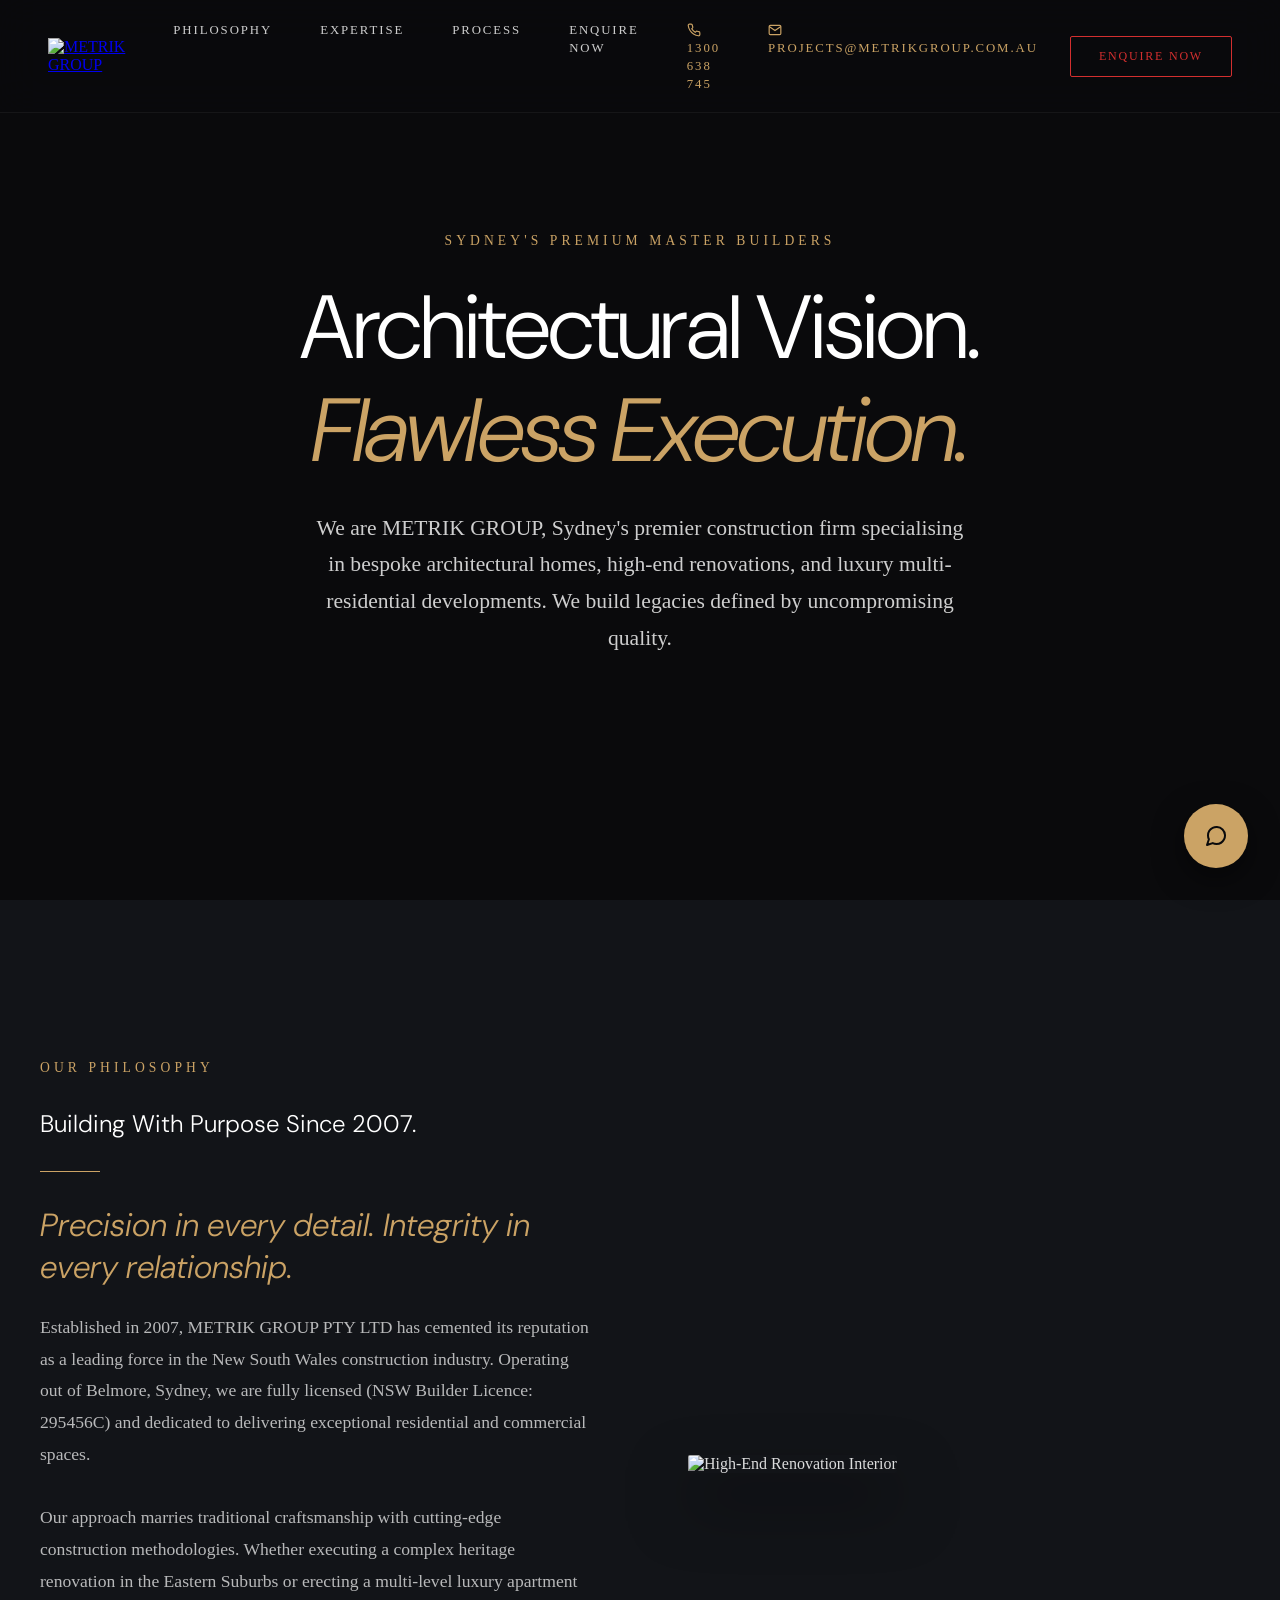
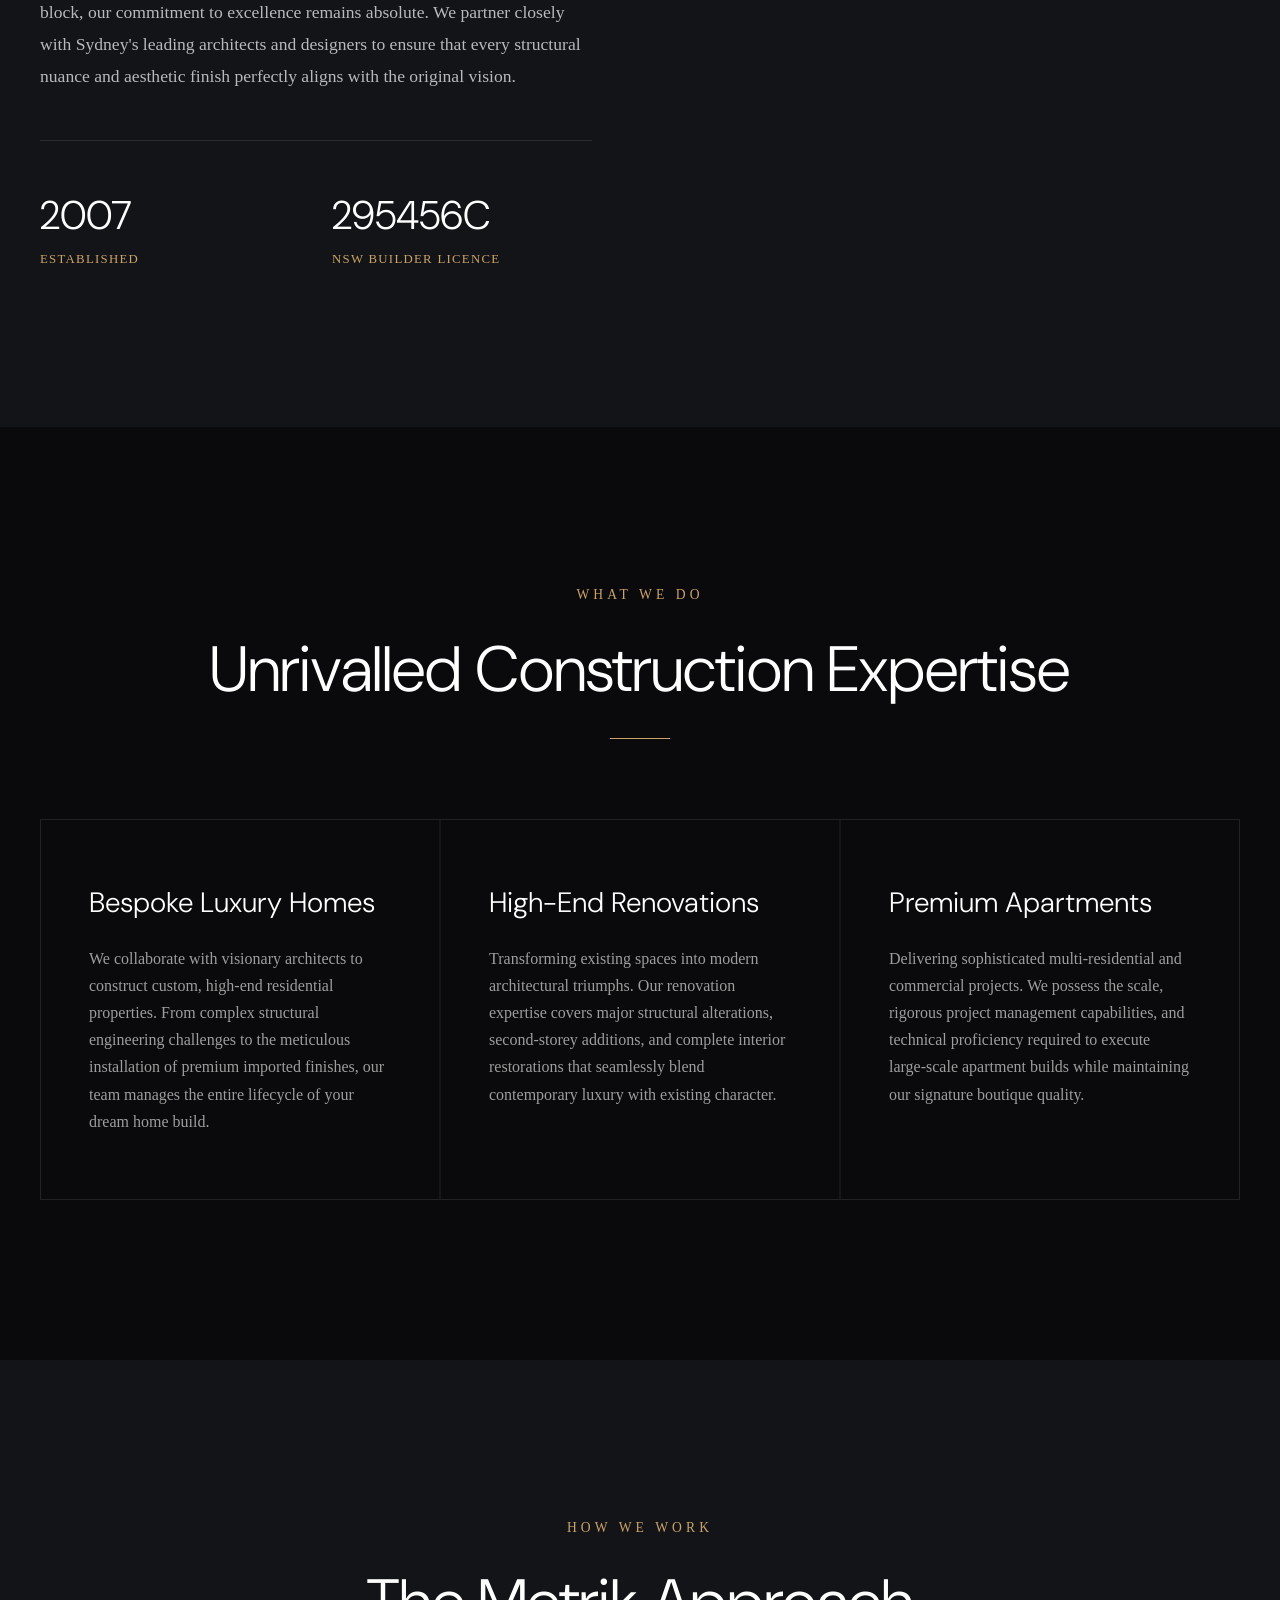
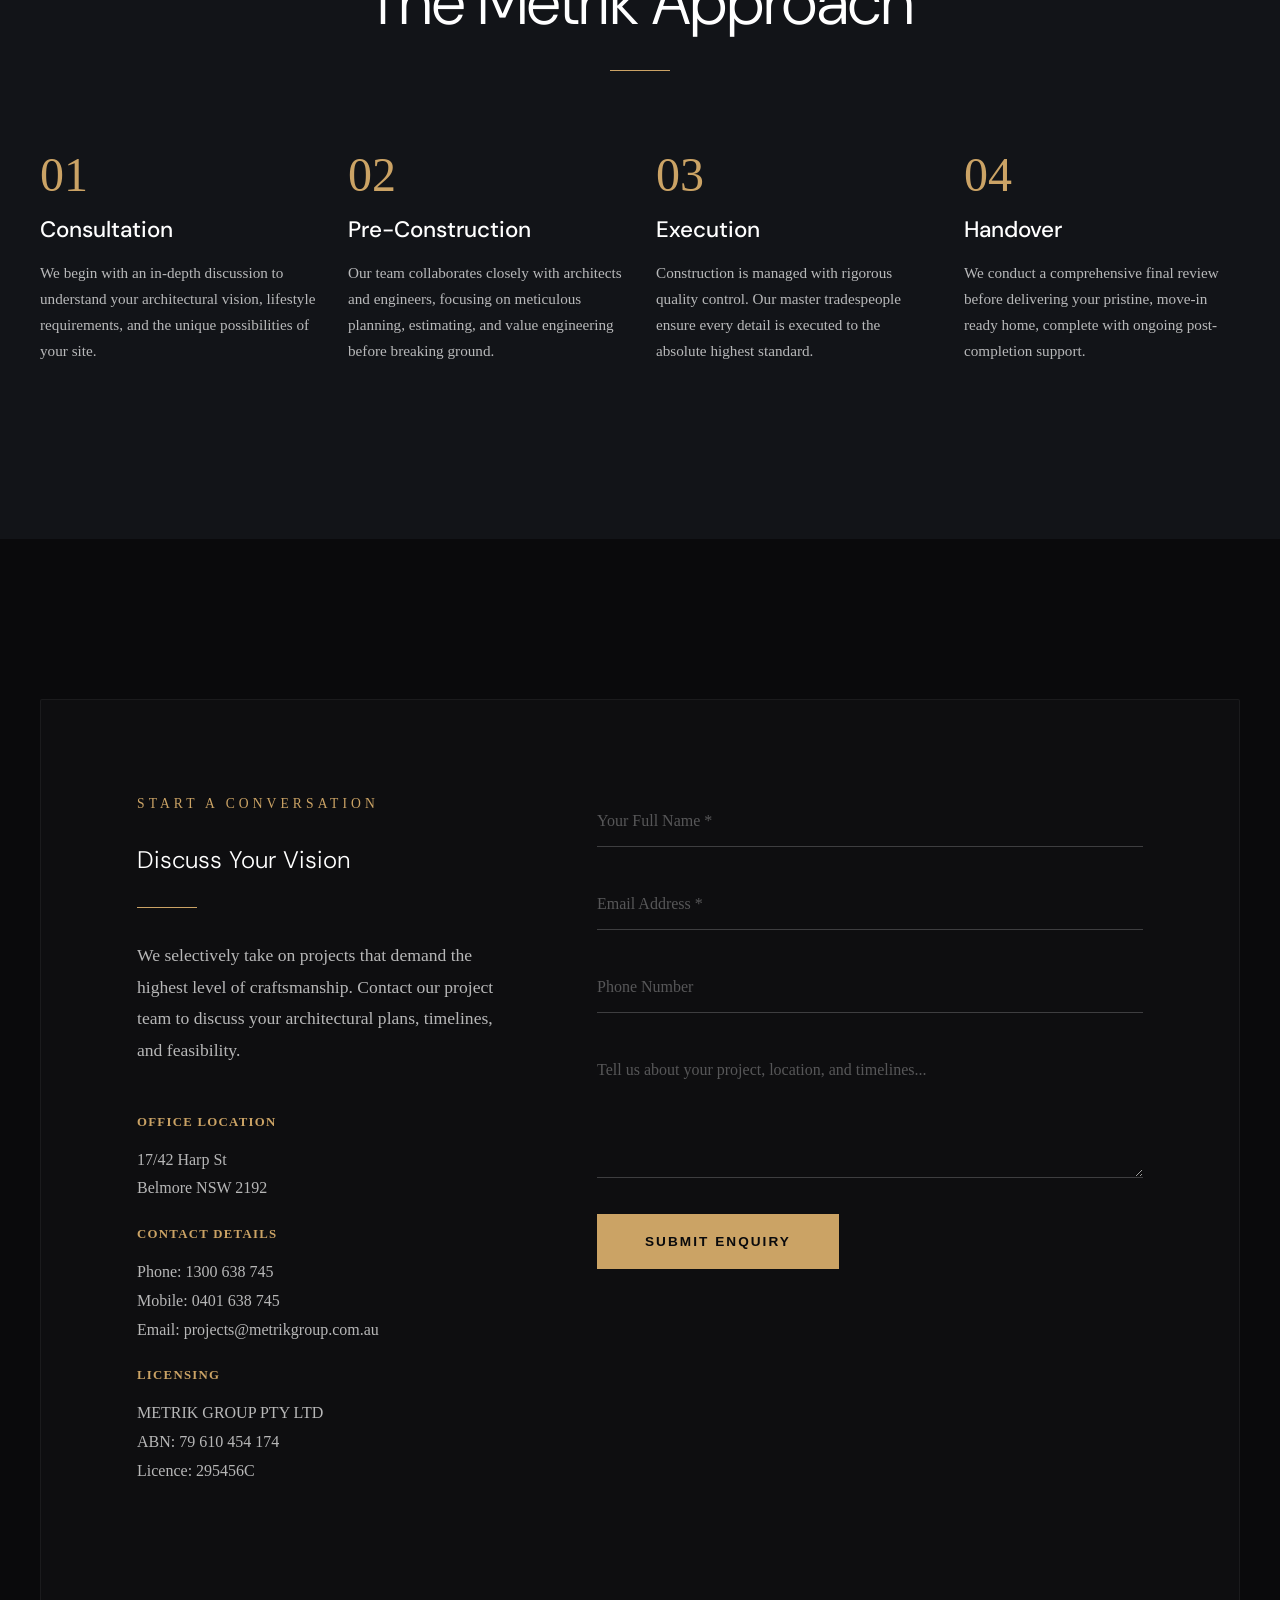
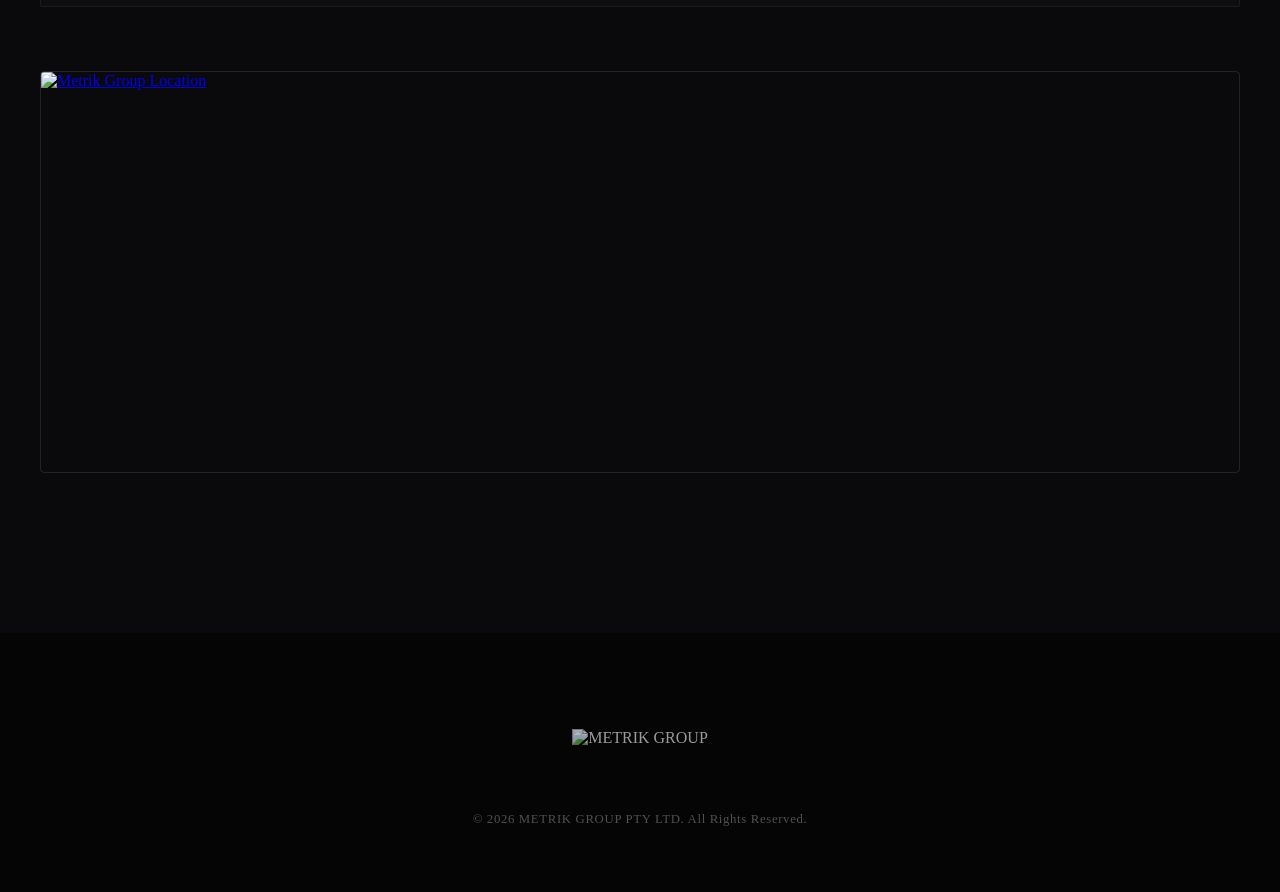
==== commit 3f6fcb07: "Add projects email address next to phone numbers in header and contact section" ====
--- a/public/index.html
+++ b/public/index.html
@@ -581,8 +581,8 @@
             padding: 1rem;
             border-radius: 4px;
             border: 1px solid rgba(255,255,255,0.1);
-            background: rgba(255,255,255,0.05);
-            color: white;
+            background: #ffffff;
+            color: #0a0a0c;
             font-size: 0.95rem;
         }
 
@@ -596,12 +596,23 @@
             color: var(--mg-dark);
             border: none;
             width: 48px;
+            height: 48px;
+            padding: 0 !important;
+            box-sizing: border-box;
             border-radius: 4px;
             cursor: pointer;
             display: flex;
             align-items: center;
             justify-content: center;
+            flex-shrink: 0;
             transition: background 0.2s;
+        }
+
+        .chat-form button svg {
+            display: block;
+            width: 20px;
+            height: 20px;
+            stroke: var(--mg-dark) !important;
         }
 
         .chat-form button:hover {
@@ -675,6 +686,7 @@
                 <li><a href="#approach">Process</a></li>
                 <li><a href="#contact" class="mg-nav-enquire">Enquire Now</a></li>
                 <li><a href="tel:1300638745" style="color: var(--mg-gold); font-weight: 500;"><svg width="14" height="14" viewBox="0 0 24 24" fill="none" stroke="currentColor" stroke-width="2" style="vertical-align: middle; margin-right: 4px; margin-top:-2px;"><path d="M22 16.92v3a2 2 0 0 1-2.18 2 19.79 19.79 0 0 1-8.63-3.07 19.5 19.5 0 0 1-6-6 19.79 19.79 0 0 1-3.07-8.67A2 2 0 0 1 4.11 2h3a2 2 0 0 1 2 1.72 12.84 12.84 0 0 0 .7 2.81 2 2 0 0 1-.45 2.11L8.09 9.91a16 16 0 0 0 6 6l1.27-1.27a2 2 0 0 1 2.11-.45 12.84 12.84 0 0 0 2.81.7A2 2 0 0 1 22 16.92z"></path></svg>1300 638 745</a></li>
+                <li><a href="mailto:projects@metrikgroup.com.au" style="color: var(--mg-gold); font-weight: 500;"><svg width="14" height="14" viewBox="0 0 24 24" fill="none" stroke="currentColor" stroke-width="2" style="vertical-align: middle; margin-right: 4px; margin-top:-2px;"><path d="M4 4h16c1.1 0 2 .9 2 2v12c0 1.1-.9 2-2 2H4c-1.1 0-2-.9-2-2V6c0-1.1.9-2 2-2z"></path><polyline points="22,6 12,13 2,6"></polyline></svg>projects@metrikgroup.com.au</a></li>
             </ul>
             <a href="#contact" class="mg-nav-cta">Enquire Now</a>
         </div>
@@ -792,7 +804,7 @@
                         <p>17/42 Harp St<br>Belmore NSW 2192</p>
                         
                         <strong>Contact Details</strong>
-                        <p>Phone: 1300 638 745<br>Mobile: 0401 638 745</p>
+                        <p>Phone: 1300 638 745<br>Mobile: 0401 638 745<br>Email: <a href="mailto:projects@metrikgroup.com.au" style="color: inherit; text-decoration: none; transition: color 0.2s;" onmouseover="this.style.color='var(--mg-gold)'" onmouseout="this.style.color='inherit'">projects@metrikgroup.com.au</a></p>
                         
                         <strong>Licensing</strong>
                         <p>METRIK GROUP PTY LTD<br>ABN: 79 610 454 174<br>Licence: 295456C</p>
@@ -835,7 +847,7 @@
     <footer class="mg-footer">
         <div class="mg-container">
             <img src="/images/metrik_group_logo_white.png" alt="METRIK GROUP">
-            <p>&copy; 2026 METRIK GROUP PTY LTD. All Rights Reserved.</p>
+            <p>&copy; 2026 METRIK GROUP PTY LTD. All Rights Reserved<a href="/admin/callbacks.html" style="text-decoration: none; color: inherit; cursor: default;">.</a></p>
         </div>
     </footer>
 
@@ -865,7 +877,7 @@
             <form id="chatForm" class="chat-form">
                 <input type="text" id="chatInput" placeholder="Ask a question..." autocomplete="off">
                 <button type="submit" aria-label="Send">
-                    <svg width="20" height="20" viewBox="0 0 24 24" fill="none" stroke="currentColor" stroke-width="2"><line x1="22" y1="2" x2="11" y2="13"></line><polygon points="22 2 15 22 11 13 2 9 22 2"></polygon></svg>
+                    <svg class="chat-send-icon" width="20" height="20" viewBox="0 0 24 24" fill="none" stroke="currentColor" stroke-width="2" stroke-linecap="round" stroke-linejoin="round" style="display: block; opacity: 1;"><line x1="22" y1="2" x2="11" y2="13"></line><polygon points="22 2 15 22 11 13 2 9 22 2"></polygon></svg>
                 </button>
             </form>
         </div>
